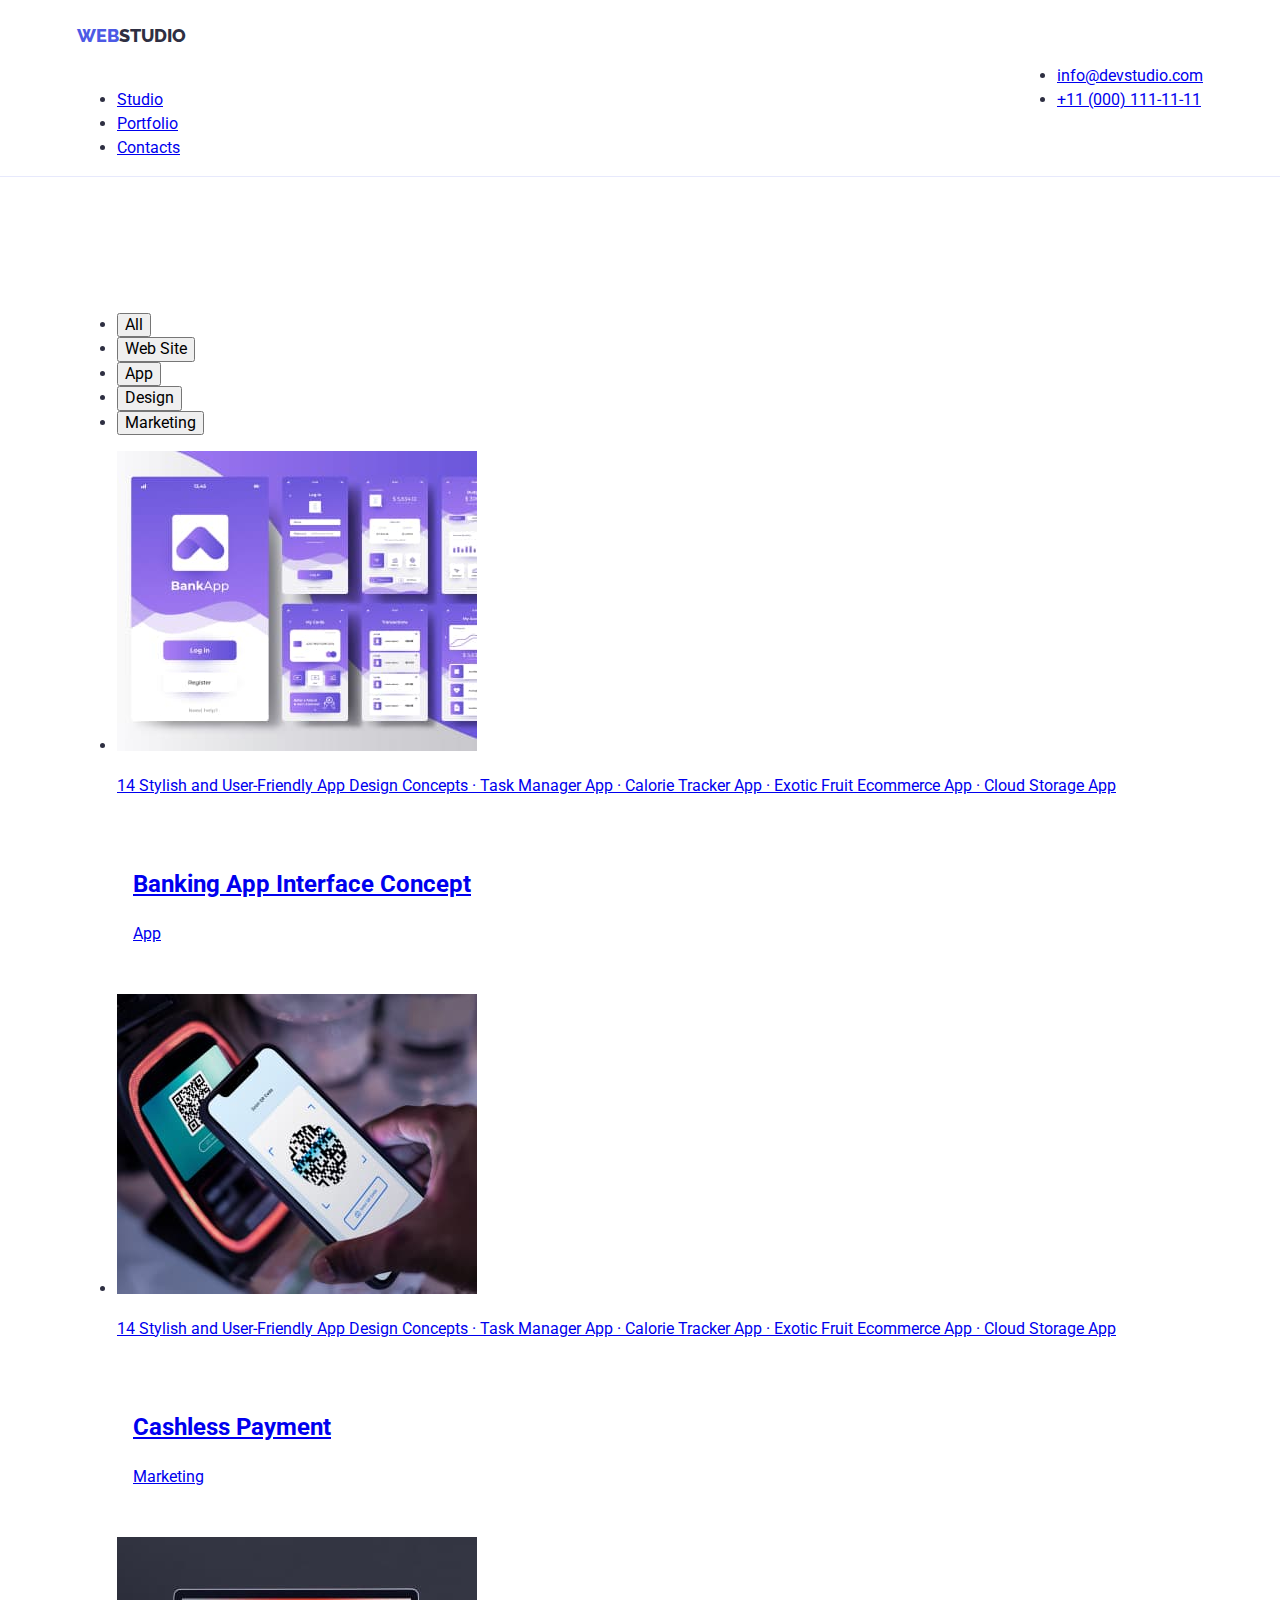
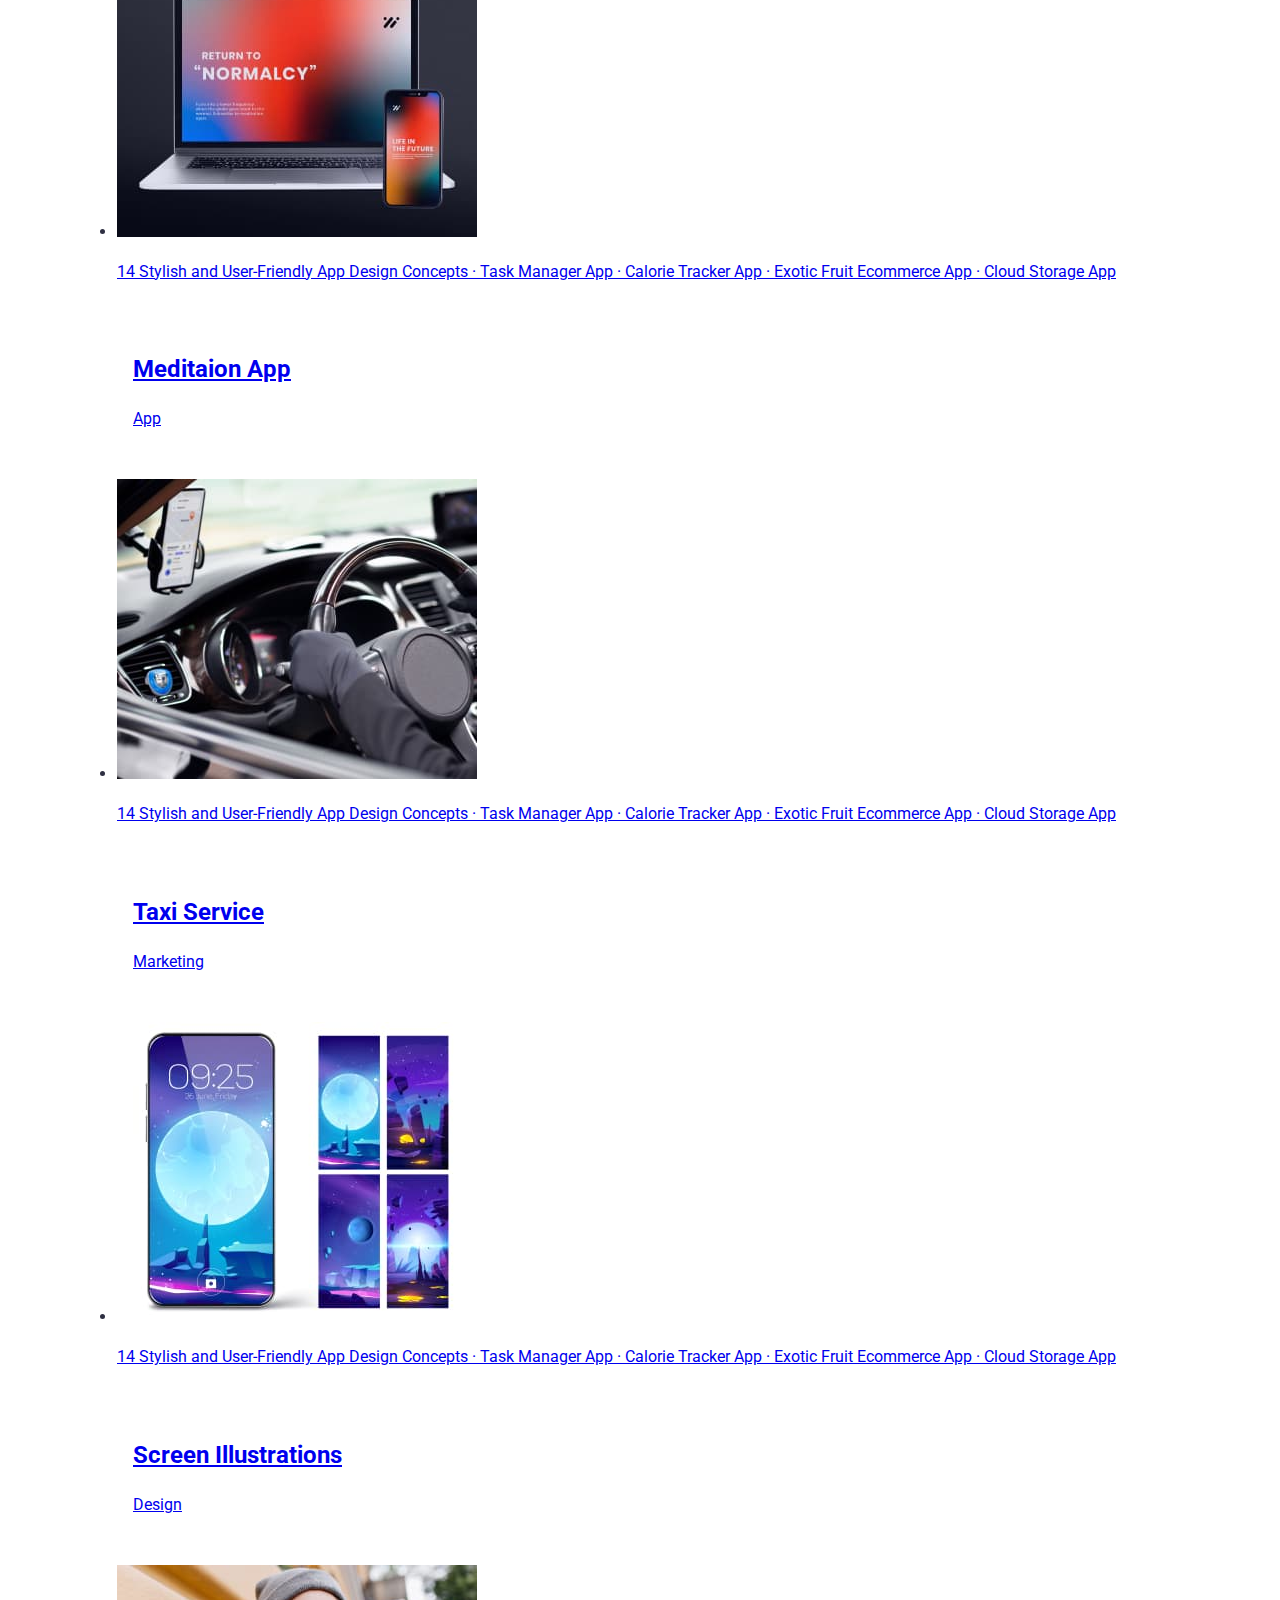
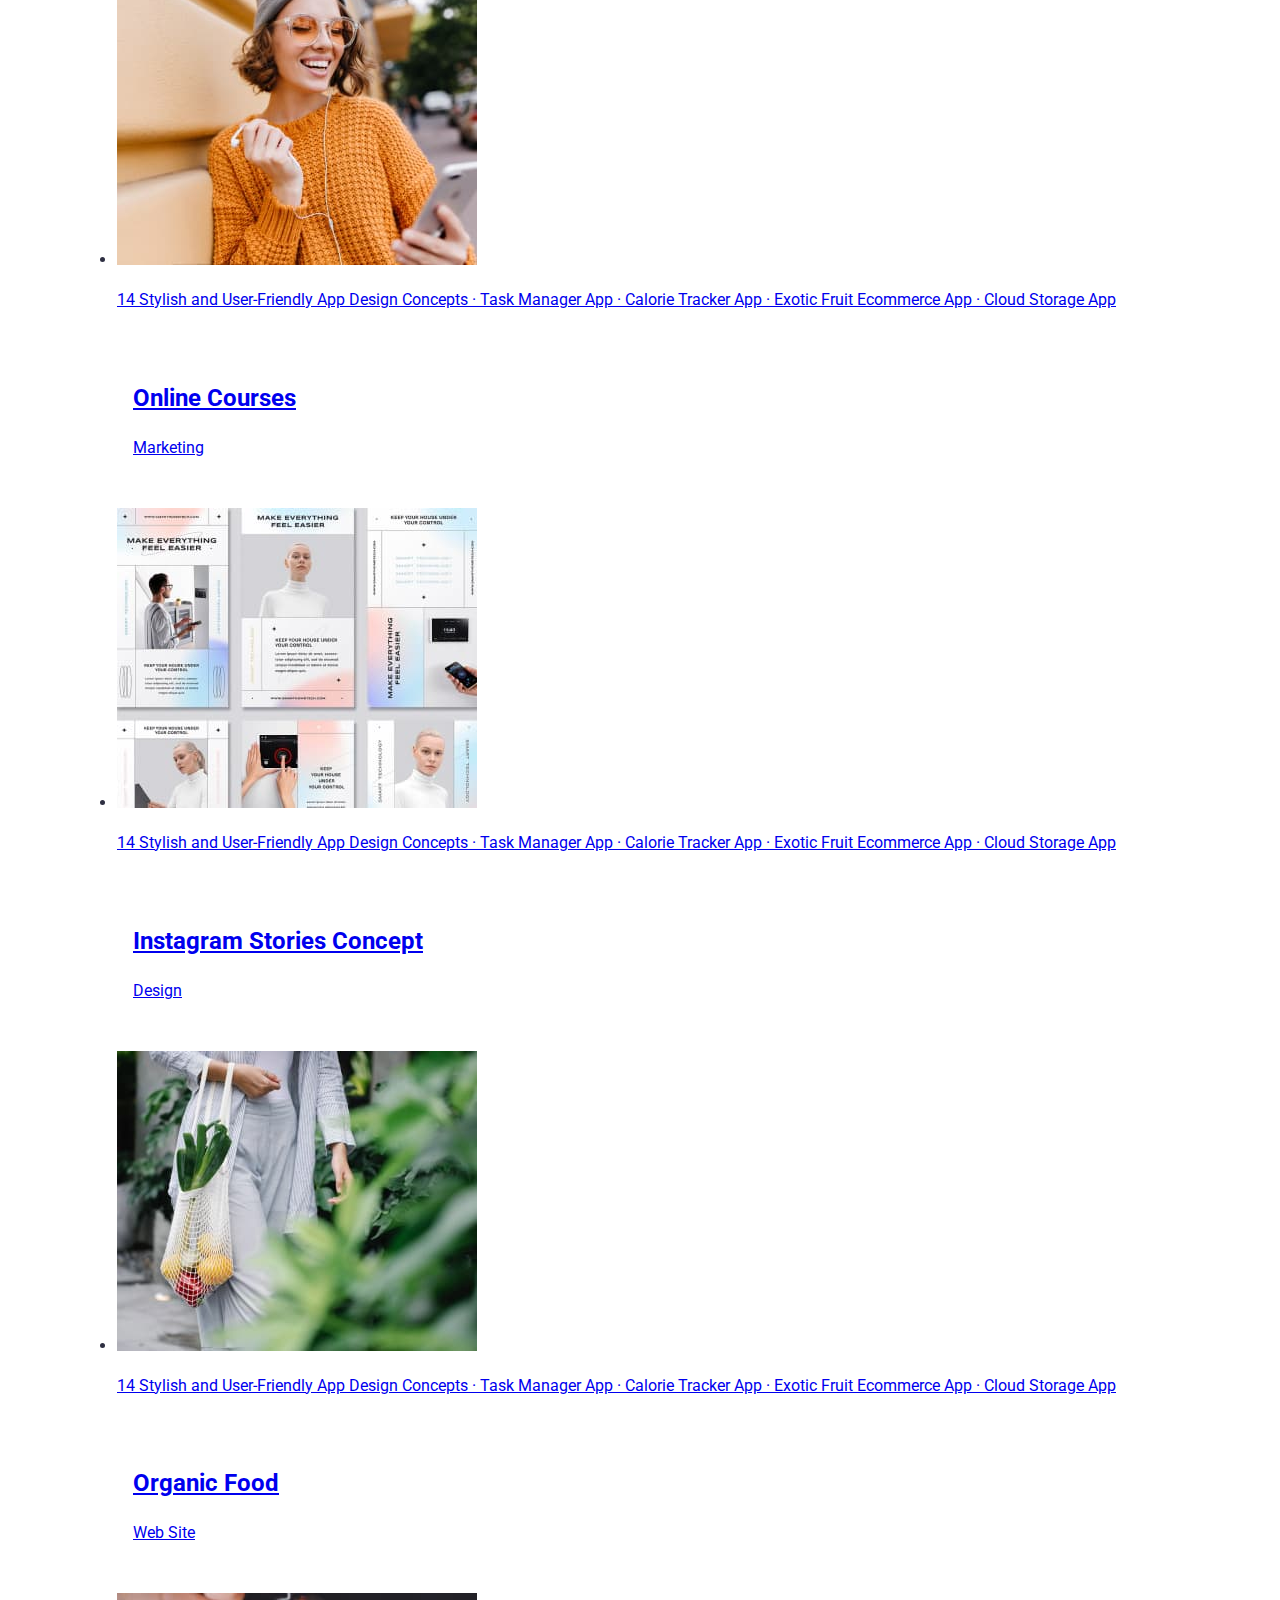
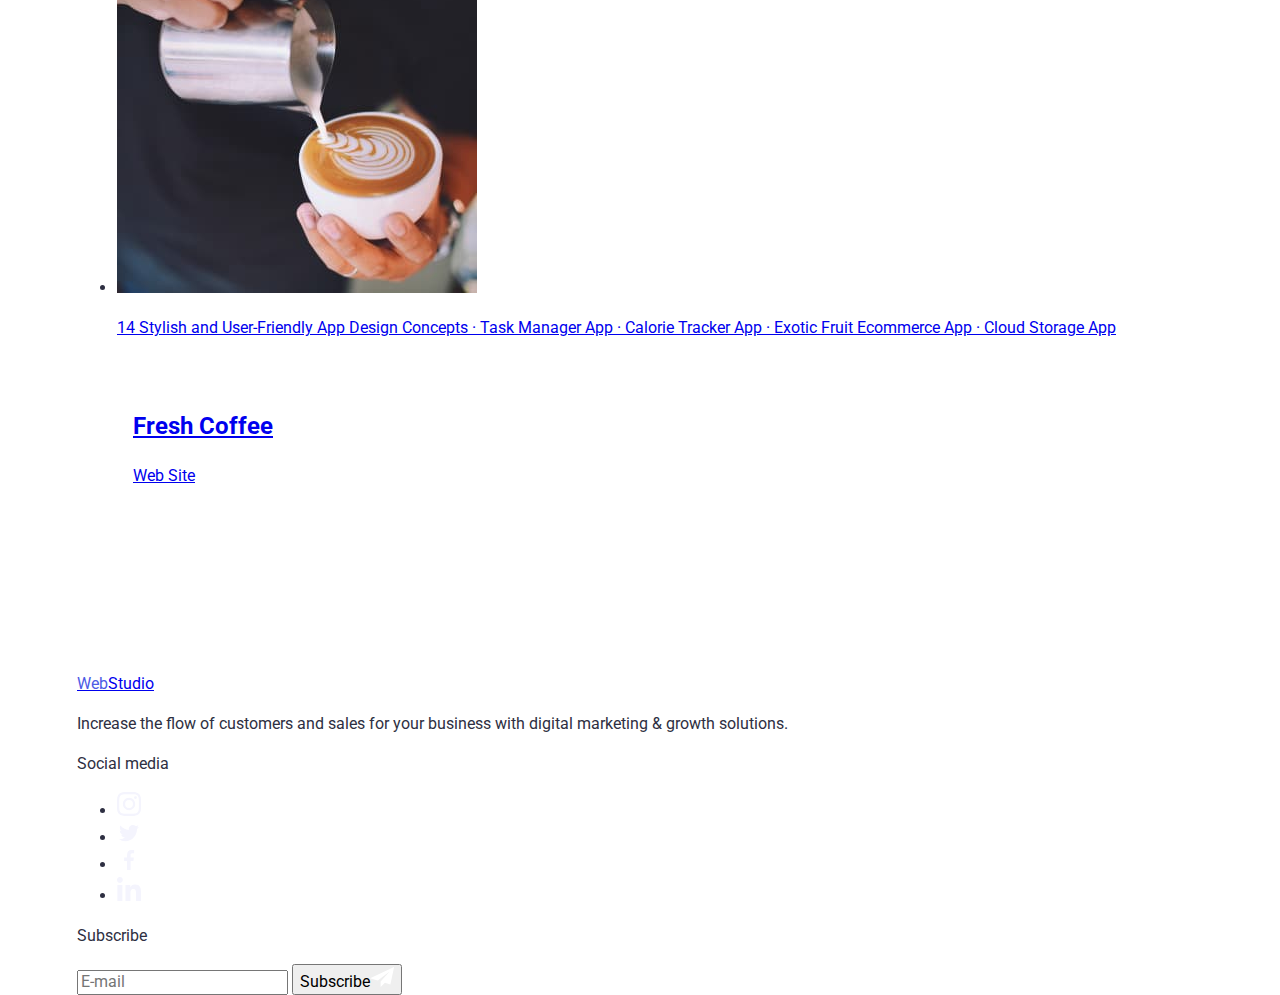
==== portfolio.html @ 9e23fcd5 "styles" ====
<!DOCTYPE html>
<html lang="en">
  <head>
    <meta charset="UTF-8" />
    <meta http-equiv="X-UA-Compatible" content="IE=edge" />
    <meta name="viewport" content="width=device-width, initial-scale=1.0" />
    <title>WebStudio</title>
    <link rel="preconnect" href="https://fonts.googleapis.com" />
    <link rel="preconnect" href="https://fonts.gstatic.com" crossorigin />
    <link
      href="https://fonts.googleapis.com/css2?family=Raleway:wght@800&family=Roboto:wght@400;500;700;900&display=swap"
      rel="stylesheet"
    />
    <link
      rel="stylesheet"
      href="https://cdnjs.cloudflare.com/ajax/libs/modern-normalize/1.1.0/modern-normalize.min.css"
    />
    <link rel="stylesheet" href="./css/styles.css" />
  </head>
  <body>
    <header class="page-header">
      <div class="container header-flex">
        <nav class="main-nav">
          <a href="./index.html" class="logo">
            <span class="accent-color">Web</span>Studio</a
          >
          <ul class="nav-menu list">
            <li class="menu-item">
              <a href="./index.html" class="link">Studio</a>
            </li>
            <li class="menu-item">
              <a href="./portfolio.html" class="link underline">Portfolio</a>
            </li>
            <li class="menu-item"><a href="#" class="link">Contacts</a></li>
          </ul>
        </nav>
        <ul class="contacts-info list">
          <li class="contacts-item">
            <a href="mailto:info@devstudio.com" class="contacts"
              >info@devstudio.com</a
            >
          </li>
          <li class="contacts-item">
            <a href="tel:+110001111111" class="contacts">+11 (000) 111-11-11</a>
          </li>
        </ul>
      </div>
    </header>
    <main>
      <section class="section">
        <div class="container">
          <h1 class="visually-hidden">Our products</h1>
          <ul class="buttons list">
            <li class="btn-item">
              <button type="button" class="btn-products">All</button>
            </li>
            <li class="btn-item">
              <button type="button" class="btn-products">Web Site</button>
            </li>
            <li class="btn-item">
              <button type="button" class="btn-products">App</button>
            </li>
            <li class="btn-item">
              <button type="button" class="btn-products">Design</button>
            </li>
            <li class="btn-item">
              <button type="button" class="btn-products">Marketing</button>
            </li>
          </ul>
          <ul class="product list">
            <li class="product-item">
              <a href="#" class="product-link">
                <div class="img-thumb">
                  <img class="img-card no-gap" src="./images/banking-app.jpg" alt="Bank application in mobile version"
                    width="360" height="300" />
                  <div class="product-overlay">
                    <div class="text-thumb">
                      <p class="text">14 Stylish and User-Friendly App Design Concepts
                        · Task Manager App · Calorie Tracker App
                        · Exotic Fruit Ecommerce App · Cloud Storage App</p>
                    </div>
                  </div>
                </div>
                <div class="contant">
                  <h2 class="title-product">Banking App Interface Concept</h2>
                  <p class="description-product">App</p>
                </div>
              </a>

            </li>
            <li class="product-item">
              <a href="#" class="product-link">
                <div class="img-thumb">
                  <img class="img-card no-gap" src="./images/cashless-payment.jpg" alt="Scan qr code through the phone"
                    width="360" height="300" />
                  <div class="product-overlay">
                    <div class="text-thumb">
                      <p class="text">14 Stylish and User-Friendly App Design Concepts
                        · Task Manager App · Calorie Tracker App
                        · Exotic Fruit Ecommerce App · Cloud Storage App</p>
                    </div>
                  </div>
                </div>
                <div class="contant">
                  <h2 class="title-product">Cashless Payment</h2>
                  <p class="description-product">Marketing</p>
                </div>
              </a>
            </li>
            <li class="product-item">
              <a href="#" class="product-link">
                <div class="img-thumb">
                  <img class="img-card no-gap" src="./images/meditation-app.jpg" alt="Laptop and phone" width="360"
                    height="300" />
                  <div class="product-overlay">
                    <div class="text-thumb">
                      <p class="text">14 Stylish and User-Friendly App Design Concepts
                        · Task Manager App · Calorie Tracker App
                        · Exotic Fruit Ecommerce App · Cloud Storage App</p>
                    </div>
                  </div>
                </div>
                <div class="contant">
                  <h2 class="title-product">Meditaion App</h2>
                  <p class="description-product">App</p>
                </div>
              </a>
            </li>
            <li class="product-item">
              <a href="#" class="product-link">
                <div class="img-thumb">
                  <img class="img-card no-gap" src="./images/taxi-service.jpg" alt="Taxi service" width="360"
                    height="300" />
                  <div class="product-overlay">
                    <div class="text-thumb">
                      <p class="text">14 Stylish and User-Friendly App Design Concepts
                        · Task Manager App · Calorie Tracker App
                        · Exotic Fruit Ecommerce App · Cloud Storage App</p>
                    </div>
                  </div>
                </div>
                <div class="contant">
                  <h2 class="title-product">Taxi Service</h2>
                  <p class="description-product">Marketing</p>
                </div>
              </a>
            </li>
            <li class="product-item">
              <a href="#" class="product-link">
                <div class="img-thumb">
                  <img class="img-card no-gap" src="./images/screen-illustrations.jpg" alt="Wallpaper on the phone"
                    width="360" height="300" />
                  <div class="product-overlay">
                    <div class="text-thumb">
                      <p class="text">14 Stylish and User-Friendly App Design Concepts
                        · Task Manager App · Calorie Tracker App
                        · Exotic Fruit Ecommerce App · Cloud Storage App</p>
                    </div>
                  </div>
                </div>
                <div class="contant">
                  <h2 class="title-product">Screen Illustrations</h2>
                  <p class="description-product">Design</p>
                </div>
              </a>
            </li>
            <li class="product-item">
              <a href="#" class="product-link">
                <div class="img-thumb">
                  <img class="img-card no-gap" src="./images/online-courses.jpg"
                    alt="A girl in headphones and a phone in her hands" width="360" height="300" />
                  <div class="product-overlay">
                    <div class="text-thumb">
                      <p class="text">14 Stylish and User-Friendly App Design Concepts
                        · Task Manager App · Calorie Tracker App
                        · Exotic Fruit Ecommerce App · Cloud Storage App</p>
                    </div>
                  </div>
                </div>
                <div class="contant">
                  <h2 class="title-product">Online Courses</h2>
                  <p class="description-product">Marketing</p>
                </div>
              </a>
            </li>
            <li class="product-item">
              <a href="#" class="product-link">
                <div class="img-thumb">
                  <img class="img-card no-gap" src="./images/instagram-stories-consept.jpg"
                    alt="Visual development for Instagram stories" width="360" height="300" />
                  <div class="product-overlay">
                    <div class="text-thumb">
                      <p class="text">14 Stylish and User-Friendly App Design Concepts
                        · Task Manager App · Calorie Tracker App
                        · Exotic Fruit Ecommerce App · Cloud Storage App</p>
                    </div>
                  </div>
                </div>
                <div class="contant">
                  <h2 class="title-product">Instagram Stories Concept</h2>
                  <p class="description-product">Design</p>
                </div>
              </a>
            </li>
            <li class="product-item">
              <a href="#" class="product-link">
                <div class="img-thumb">
                  <img class="img-card no-gap" src="./images/organic-food.jpg" alt="A girl with a bag of vegetables"
                    width="360" height="300" />
                  <div class="product-overlay">
                    <div class="text-thumb">
                      <p class="text">14 Stylish and User-Friendly App Design Concepts
                        · Task Manager App · Calorie Tracker App
                        · Exotic Fruit Ecommerce App · Cloud Storage App</p>
                    </div>
                  </div>
                </div>
                <div class="contant">
                  <h2 class="title-product">Organic Food</h2>
                  <p class="description-product">Web Site</p>
                </div>
              </a>
            </li>
            <li class="product-item">
              <a href="#" class="product-link">
                <div class="img-thumb">
                  <img class="img-card no-gap" src="./images/fresh-coffee.jpg" alt="The barista makes coffee"
                    width="360" height="300" />
                  <div class="product-overlay">
                    <div class="text-thumb">
                      <p class="text">14 Stylish and User-Friendly App Design Concepts
                        · Task Manager App · Calorie Tracker App
                        · Exotic Fruit Ecommerce App · Cloud Storage App</p>
                    </div>
                  </div>
                </div>
                <div class="contant">
                  <h2 class="title-product">Fresh Coffee</h2>
                  <p class="description-product">Web Site</p>
                </div>
              </a>
            </li>
          </ul>
          </div>
          </section>
    </main>
    <footer class="footer">
      <div class="container content">
        <div class="footer-content">
       <a href="./index.html" class="footer-logo list">
          <span class="accent-color">Web</span>Studio</a
        > 
       <p class="info list">
         Increase the flow of customers and sales for your business with
          digital marketing & growth solutions.
        </p> 
        </div>
        <div class="footer-social">
          <p class="footer-title">Social media</p>
            <ul class="footer-list list">
               <li class="footer-item"><a href="https://www.instagram.com"  class="footer-sprites" >
                <svg width="24" height="24"><use href="./images/icons.svg#icon-instagram"></use></svg>
              </a></li>
              <li class="footer-item"><a href="https://twitter.com" class="footer-sprites">
                <svg width="24" height="20"><use href="./images/icons.svg#icon-twitter"></use></svg>
                
              </a></li>
              <li class="footer-item"><a href="https://www.facebook.com" class="footer-sprites">
                <svg width="24" height="20"><use href="./images/icons.svg#icon-facebook"></use></svg>
                
              </a></li>
              <li class="footer-item"><a href="https://www.linkedin.com" class="footer-sprites">
                <svg width="24" height="24"><use href="./images/icons.svg#icon-linkedin"></use></svg>
              </a></li>
            </ul>
      </div>
       <div class="footer-wrap">
         <p class="footer-wrap-title list">Subscribe</p>
         <form class="form-field">
           <label>
             <input type="email" class="form-input" name="email" placeholder="E-mail" />
           </label>
           <button type="submit" class="footer-btn">
             Subscribe<svg width="24" height="20">
               <use href="./images/icons.svg#icon-icon-send"></use>
             </svg>
           </button>
         </form>
       </div>
      </div>
    </footer>
  </body>
</html>
---- css/styles.css ----
:root {
  --primary-text-color: #2e2f42;
  --secondary-color: #434455;
  --accent-color: #4d5ae5;
  --footer-logo: #f4f4fd;
  --color-button: #fff;
  --hover-color: #404bbf;
  --success-color: #31d0aa;
  --border-color: #e7e9fc;
  --modal-text: #757575;
  --secondary-border-color: #8e8f99;
  ---timing-function: 250ms cubic-bezier(0.4, 0, 0.2, 1);
}

body {
  background-color: var(--color-button);
  font-family: "Roboto", sans-serif;
  color: var(--primary-text-color);
  font-size: 16px;
  line-height: 1.5;
}

/*------------- Header------------*/

.page-header {
  border-bottom: 1px solid var(--border-color);
}

.container {
  padding-left: 16px;
  padding-right: 16px;
}

@media screen and (max-width: 767px) {
  .nav-menu {
    display: none;
  }

  .contacts-info {
    display: none;
  }
}

@media screen and (min-width: 480px) {
  .container {
    width: 426px;
    margin: 0 auto;
  }
  .header-flex {
    display: flex;
    align-items: center;
    justify-content: space-between;
  }

  .logo {
    color: var(--primary-text-color);
    font-family: "Raleway";
    font-weight: 800;
    font-size: 18px;
    padding-top: 24px;
    display: block;
    padding-bottom: 24px;
    text-transform: uppercase;
    margin-right: 76px;
    line-height: 1.33;
    text-decoration: none;
  }

  .accent-color {
    color: var(--accent-color);
  }

  .banner {
    padding-top: 112px;
    padding-bottom: 112px;
    margin: 0 auto;
    height: 432px;
    background-image: url(../images/bg-mobile.jpg);
    background-color: var(--primary-text-color);
    background-size: cover;
    background-repeat: no-repeat;
    text-align: center;
  }

  .btn {
  color: var(--color-button);
  background-color: var(--accent-color);
  font-family: "Roboto";
  font-weight: 500;
  padding: 16px 32px;
  border: 1px solid var(--accent-color);
  border-radius: 4px;
  font-size: 16px;
  line-height: 1.18;
  cursor: pointer;
  transition: background-color var(---timing-function),
    color var(---timing-function), box-shadow var(---timing-function);
}

.btn:is(:hover, :focus) {
  background-color: var(--hover-color);
  color: var(--color-button);
  box-shadow: 0px 4px 4px rgba(0, 0, 0, 0.15);
}

.btn:active {
  background-color: var(--accent-color);
}

 
.backdrop {
  position: fixed;
  left: 0;
  top: 0;
  width: 100%;
  height: 100%;
  background-color: rgba(46, 47, 66, 0.4);
  opacity: 1;
  transition: opacity var(---timing-function);
}

.backdrop.is-hidden {
  visibility: hidden;
  opacity: 0;
  pointer-events: none;
  transition: visibility var(---timing-function),
    opacity var(---timing-function);
}

.backdrop.is-hidden .modal {
  transform: translate(-50%, -50%) scale(0.9);
}

.modal {
  position: absolute;
  top: 50%;
  left: 50%;
  min-width: 408px;
  min-height: 576px;
  padding: 72px 24px 24px;
  background-color: #fcfcfc;
  box-shadow: 0px 1px 1px rgba(0, 0, 0, 0.14), 0px 1px 3px rgba(0, 0, 0, 0.12),
    0px 2px 1px rgba(0, 0, 0, 0.2);
  border-radius: 4px;
  transform: translate(-50%, -50%) scale(1);
  transition: transform var(---timing-function);
}

.btn-close {
  position: absolute;
  top: 24px;
  right: 24px;
  width: 24px;
  height: 24px;
  display: flex;
  align-items: center;
  justify-content: center;
  background-color: var(--border-color);
  border: 1px solid rgba(0, 0, 0, 0.1);
  cursor: pointer;
  border-radius: 24px;
  transition: background-color var(---timing-function),
    fill var(---timing-function);
}

.btn-close:is(:hover, :focus) {
  background-color: var(--hover-color);
  border: transparent;
  fill: var(--color-button);
}

.modal-title {
  font-weight: 500;
  margin-bottom: 14px;
  font-size: 16px;
  line-height: 1.5;
  letter-spacing: 0.02em;
  color: var(--primary-text-color);
}

.form-label {
  color: rgba(33, 33, 33, 0.2);
  display: flex;
  flex-direction: column;
  align-items: flex-start;
  margin-bottom: 8px;
}

.form-name {
  margin-top: 0;
  margin-bottom: 4px;
  font-size: 12px;
  line-height: calc(16 / 12);
  letter-spacing: 0.01em;
}

.form-svg {
  position: relative;
  display: block;
  width: 100%;
}

.icon {
  position: absolute;
  top: 50%;
  left: 16px;
  transform: translateY(-50%);
  transition: fill var(---timing-function);
}

.modal-input {
  height: 40px;
  width: 100%;
  padding-left: 38px;
  color: var(--secondary-border-color);
  border: 1px solid rgba(33, 33, 33, 0.2);
  outline-color: var(--accent-color);
  border-radius: 4px;
  transition: outline var(---timing-function), fill var(---timing-function);
}

.modal-input:focus {
  border: transparent;
  outline: 1px solid var(--accent-color);
}

.modal-input:focus + .icon {
  fill: var(--accent-color);
}

.form-textarea {
  font-size: 12px;
  line-height: calc(16 / 12);
  letter-spacing: 0.04em;
  width: 100%;
  height: 120px;
  padding: 8px 16px;
  margin-bottom: 8px;
  color: var(--secondary-border-color);
  resize: none;
  border: 1px solid rgba(33, 33, 33, 0.2);
  border-radius: 4px;
  transition: outline var(---timing-function);
}

.form-textarea:is(:focus) {
  outline: 1px solid var(--accent-color);
  border: transparent;
}

.form-btn {
  padding: 16px 32px;
  min-width: 169px;
  margin-top: 24px;
  background-color: var(--accent-color);
  color: var(--color-button);
  border: transparent;
  cursor: pointer;
  box-shadow: 0px 4px 4px rgb(0 0 0 / 15%);
  border-radius: 4px;
  transition: background-color var(---timing-function);
}

.form-btn:is(:hover, :focus) {
  background-color: var(--hover-color);
}

.form-checkbox {
  display: flex;
}

.check-input {
  -webkit-appearance: none;
  -moz-appearance: none;
  appearance: none;
  position: absolute;
}

.modal-form-desc {
  font-size: 12px;
  line-height: calc(16 / 12);
  letter-spacing: 0.04em;
  color: var(--modal-text);
  display: flex;
  align-items: center;
}

.modal-form-desc::before {
  content: "";
  display: block;
  width: 16px;
  height: 16px;
  border: 1.25px solid var(--primary-text-color);
  border-radius: 2px;
  cursor: pointer;
  margin-right: 8px;
  transition: background-color var(---timing-function),
    border var(---timing-function);
}

.check-input:checked + .modal-form-desc::before {
  background-color: var(--hover-color);
  border: 1.25px solid var(--hover-color);
  background-image: url(../images/check-box.svg);
  background-repeat: no-repeat;
  background-position: center;
}

.check-input:focus + .modal-form-desc::before {
  outline: 1.25px solid var(--hover-color);
  border: 1.25px solid var(--hover-color);
}

.policy-link {
  color: var(--accent-color);
  margin-left: 5px;
}

  .title-page {
    color: var(--color-button);
    font-weight: 700;
    font-size: 36px;
    width: 318px;
    text-transform: capitalize;
    line-height: 1.11;
    margin-left: auto;
    margin-right: auto;
    margin-top: 0;
    margin-bottom: 72px;
  }

  .features {
    padding-top: 96px;
    padding-bottom: 96px;
  }

  .sprite-item{
    display: none;
  }

  .features-list{
    list-style: none;
    padding: 0;
    margin: 0;
  }

  .features-title {
  margin-top: 0;
  margin-bottom: 8px;
  font-weight: 700;
  font-size: 36px;
  line-height: 1.11;
  text-align: center;
}

.features-list .features-item + .features-item{
  margin-top: 72px;
}

.visually-hidden {
  position: absolute;
  width: 1px;
  height: 1px;
  margin: -1px;
  border: 0;
  padding: 0;
  white-space: nowrap;
  clip-path: inset(100%);
  clip: rect(0 0 0 0);
  overflow: hidden;
}

.features-description {
  margin-top: 0;
  margin-bottom: 0;
  font-weight: 500;
  max-width: 396px;
  font-size: 16px;
  line-height: 1.5;
  color: #434455;

}

.section.works{
  display: none;
}

.section {
  padding-top: 120px;
  padding-bottom: 120px;
}

.back {
  background-color: var(--footer-logo);
}

.title-our-team {
  margin-top: 0;
  margin-bottom: 72px;
  font-weight: 700;
  font-size: 36px;
  line-height: 1.11;
  text-align: center;
}

.cards{
  list-style: none;
  padding: 0;
}

.cards .card-bg + .card-bg {
  margin-top: 72px;
}

.card-bg {
  background-color: var(--color-button);
  width: 264px;
}

.card-bg > .card-contant,
.contant {
  padding: 32px 16px;
}

.card-contant {
  box-shadow: 0px 1px 6px rgba(46, 47, 66, 0.08),
    0px 1px 1px rgba(46, 47, 66, 0.16), 0px 2px 1px rgba(46, 47, 66, 0.08);
  border-radius: 0px 0px 4px 4px;
}


.card-title {
  font-weight: 500;
  text-align: center;
  font-size: 20px;
  margin-top: 0;
  margin-bottom: 8px;
  line-height: 1.2;
}

.card-description {
  text-align: center;
  margin-top: 0;
  margin-bottom: 8px;
}

.card-sprites {
  list-style: none;
  padding: 0;
  display: flex;
  justify-content: space-between;
}

.sprite-link {
  display: flex;
  align-items: center;
  justify-content: center;
  width: 40px;
  height: 40px;
  border-radius: 50%;
  background-color: var(--accent-color);
  transition: background-color var(---timing-function);
}

.sprite-link:is(:hover, :focus, :active) {
  background-color: var(--hover-color);
}

.section-title {
  font-weight: 700;
  font-size: 36px;
  line-height: 1.1;
  text-align: center;
  letter-spacing: 0.02em;
  margin-bottom: 72px;
  text-transform: capitalize;
}

.customer-sprites {
 list-style: none;
 padding: 0;
}

.customer-sprites-item {
    width: calc((100% - 16px) / 2);
}

.customer-list .customer-sprites-item + .customer-sprites-item{
  margin-top: 72px;
}

.customer-link {
  color: var(--hover-color);
  padding: 16px 32px;
  border: 1px solid var(--secondary-border-color);
  border-radius: 4px;
  display: block;
   width: 199px;
   height: 100%;
  fill: var(--secondary-border-color);
  transition: border var(---timing-function), fill var(---timing-function);
}

.customer-link:is(:hover, :focus) {
  border: 1px solid var(--hover-color);
  fill: var(--hover-color);
}

.customer-icon {
  transition: fill var(---timing-function);
}

.customer-icon:hover .customer-icon {
  fill: var(--hover-color);
}


}

@media screen and (min-device-pixel-ratio: 3) and (max-width: 767px),
  screen and (min-resolution: 192dpi) and (max-width: 767px),
  screen and (min-resolution: 2dppx) and (max-width: 767px) {
  .banner {
    background-image: linear-gradient(
        rgba(46, 47, 66, 0.7),
        rgba(46, 47, 66, 0.7)
      ),
      url(../images/bg-mobile@2x.jpg);
  }
}

@media screen and (min-width: 768px) {
  .container {
    width: 766px;
    margin-left: auto;
    margin-right: auto;
  }
}

@media screen and (min-width: 1200px) {
  .container {
    width: 1158px;
    margin: 0 auto;
  }
}

.mobile-menu-button {
  border: none;
  background-color: transparent;
  padding: 0;
  line-height: 0;
}
.burger {
  stroke: currentColor;
}

/*.nav-menu{
    display: flex;
    gap: 40px;
  }*/

/*.

.link {
  color: var(--primary-text-color);
  display: block;
  font-weight: 500;
  padding-top: 24px;
  padding-bottom: 24px;
  display: block;
  text-decoration: none;
  transition: color var(---timing-function);
}

.link:is(:hover, :focus) {
  color: var(--hover-color);
}

.link:active {
  color: var(--accent-color);
}

.header-flex {
  display: flex;
  }


 
  .main-nav {
  display: flex;
  align-items: center;
}

.underline::after {
  content: "";
  position: absolute;
  left: 0;
  bottom: -1px;
  display: block;
  width: 100%;
  height: 4px;
  background-color: var(--hover-color);
  border-radius: 2px;
}

.contacts-info.list {
  display: flex;
  margin-left: auto;
}

.contacts-info .contacts-item + .contacts-item {
  margin-left: 40px;
}

.contacts {
  color: var(--secondary-color);
  display: block;
  padding-top: 24px;
  padding-bottom: 24px;
  text-decoration: none;
  transition: color var(---timing-function);
}

.contacts:is(:hover, :focus) {
  color: var(--hover-color);
}

.contacts:active {
  color: var(--accent-color);
}*/

/*-----------Hero--------------*/

/*.banner {
  padding-top: 188px;
  padding-bottom: 188px;
  max-width: 1440px;
  height: 600px;
  margin-left: auto;
  margin-right: auto;
  background-color: var(--primary-text-color);
  background-image: linear-gradient(
      rgba(46, 47, 66, 0.7),
      rgba(46, 47, 66, 0.7)
    ),
    url(../images/people-office.jpg);
  background-repeat: no-repeat;
  text-align: center;
}*/





/*-----------Features----------*/

/*.features-list {
  display: flex;
  justify-content: center;
  align-items: center;
  gap: 24px;
}*/

/*.sprite-item {
  display: flex;
  align-items: center;
  justify-content: center;
  height: 112px;
  background-color: var(--footer-logo);
  border-radius: 4px;
  margin-top: 0;
  margin-bottom: 8px;
}*/



/*------------Work-list----------*/

/*

.works-list {
  display: flex;
  justify-content: center;
  align-items: center;
  gap: 24px;
}

.no-gap {
  display: block;
}

.title-works {
  margin-top: 0;
  margin-bottom: 72px;
  font-weight: 700;
  font-size: 36px;
  line-height: 1.11;
  text-align: center;
}

*/

/*--------------Our-team-------------*/

/*

.cards {
  display: flex;
  align-items: center;
  gap: 24px;
}


.card-bg > .card-contant,
.contant {
  padding: 32px 16px;
}


/*------------Customers-----------*/

/*.section-title {
  font-weight: 700;
  font-size: 36px;
  line-height: 1.1;
  text-align: center;
  letter-spacing: 0.02em;
  margin-bottom: 72px;
  text-transform: capitalize;
}

.customer-sprites {
  display: flex;
  justify-content: space-around;
}

.customer-link {
  color: var(--hover-color);
  padding: 16px 32px;
  border: 1px solid var(--secondary-border-color);
  border-radius: 4px;
  display: flex;
  gap: 24px;
  fill: var(--secondary-border-color);
  transition: border var(---timing-function), fill var(---timing-function);
}

.customer-link:is(:hover, :focus) {
  border: 1px solid var(--hover-color);
  fill: var(--hover-color);
}

.customer-icon {
  transition: fill var(---timing-function);
}

.customer-icon:hover .customer-icon {
  fill: var(--hover-color);
}*/

/*-----------Footer----------*/

/*.footer {
  padding-top: 100px;
  padding-bottom: 100px;
  background-color: var(--primary-text-color);
}

.content {
  display: flex;
}

.footer-content {
  margin-right: 120px;
}

.footer-logo {
  font-family: "Raleway";
  display: block;
  color: var(--footer-logo);
  text-transform: uppercase;
  font-weight: 800;
  margin-top: 0;
  margin-bottom: 16px;
}

.info {
  max-width: 264px;
  color: var(--border-color);
}

.footer-title {
  font-weight: 500;
  font-size: 16px;
  margin-top: 0;
  margin-bottom: 16px;
  line-height: 1.5;
  letter-spacing: 0.02em;
  color: var(--color-button);
}

.footer-list {
  display: flex;
  gap: 16px;
}

.footer-sprites {
  display: flex;
  align-items: center;
  justify-content: center;
  width: 40px;
  height: 40px;
  background-color: rgba(255, 255, 255, 0.1);
  border-radius: 50%;
  transition: background-color var(---timing-function);
}

.footer-sprites:is(:hover, :focus, :active) {
  background-color: var(--success-color);
}

.footer-wrap {
  margin-left: 80px;
}

.footer-wrap-title {
  font-weight: 500;
  font-size: 16px;
  line-height: 1.5;
  color: var(--color-button);
  margin-bottom: 16px;
  letter-spacing: 0.02em;
}

.footer-btn {
  display: flex;
  flex-direction: row;
  justify-content: center;
  align-items: center;
  padding: 8px 24px;
  gap: 16px;
  font-weight: 500;
  font-size: 16px;
  line-height: 1.5;
  background-color: var(--accent-color);
  outline: 1px sovid var(--accent-color);
  border: transparent;
  border-radius: 4px;
  letter-spacing: 0.04em;
  color: var(--color-button);
  cursor: pointer;
  transition: background-color var(---timing-function);
}

.footer-btn:is(:hover,:focus) {
  background-color: var(--hover-color);
}

.form-field {
  display: flex;
  gap: 24px;
}

.form-input[type="email"] {
  padding: 8px 16px;
  width: 264px;
  height: 40px;
  background-color: transparent;
  color: rgba(255, 255, 255, 0.6);
  border: 1px solid rgba(255, 255, 255, 0.3);
  border-radius: 4px;
  transition:  outline var(---timing-function) ;
}

.form-input:is(:focus, :active) {
  outline: 1px solid var(--accent-color);
  border: transparent;
  border-radius: 4px;
}*/

/*---------Buttons--------*/

/*.buttons {
  display: flex;
  justify-content: center;
  align-items: center;
  margin-bottom: 72px;
  gap: 24px;
}

.btn-products {
  color: var(--accent-color);
  background-color: var(--footer-logo);
  font-family: "Roboto";
  font-weight: 500;
  font-size: 16px;
  border: 1px solid var(--border-color);
  padding: 12px 24px;
  border-radius: 4px;
  line-height: 1.5;
  cursor: pointer;
  transition: background-color var(---timing-function),
    border var(---timing-function), color var(---timing-function),
    box-shadow var(---timing-function);
}

.btn-products:is(:hover, :focus) {
  background-color: var(--hover-color);
  border: 1px solid var(--hover-color);
  color: var(--color-button);
  box-shadow: 0px 3px 1px rgba(0, 0, 0, 0.1), 0px 2px 1px rgba(0, 0, 0, 0.08),
    0px 2px 2px rgba(0, 0, 0, 0.12);
}

.btn-products:active {
  background-color: var(--accent-color);
}*/

/*----------Section-product--------*/

/*.product {
  display: flex;
  flex-wrap: wrap;
  column-gap: 24px;
  row-gap: 48px;
}

.product-item {
  width: 360px;
}

.product-item:hover {
  box-shadow: 0px 1px 6px rgba(46, 47, 66, 0.08),
    0px 1px 1px rgba(46, 47, 66, 0.16), 0px 2px 1px rgba(46, 47, 66, 0.08);
}

.product-link {
  text-decoration: none;
}

.text {
  position: absolute;
  left: 0;
  top: 0;
  font-size: 16px;
  line-height: 1.5;
  padding: 40px 32px;
  color: var(--footer-logo);
  opacity: 0;
  transform: translateY(100%);
  transition: transform var(---timing-function);
}

.product-link:hover .text {
  opacity: 1;
  transform: translateY(0);
}

.img-thumb {
  position: relative;
  overflow: hidden;
}

.product-overlay {
  position: absolute;
  top: 0;
  left: 0;
  width: 100%;
  height: 100%;
  background-color: var(--accent-color);
  transform: translateY(100%);
  transition: transform var(---timing-function);
  overflow: auto;
}

.product-link:is(:hover, :focus) .product-overlay{
  transform: translateY(0);
}
.contant {
  box-shadow: 0px 1px 6px rgba(46, 47, 66, 0.08);
}

.title-product {
  color: var(--primary-text-color);
  font-weight: 500;
  margin-top: 0;
  margin-bottom: 8px;
  font-size: 20px;
  line-height: 1.2;
}

.description-product {
  color: var(--secondary-color);
  margin-top: 0;
  margin-bottom: 0;
}*/
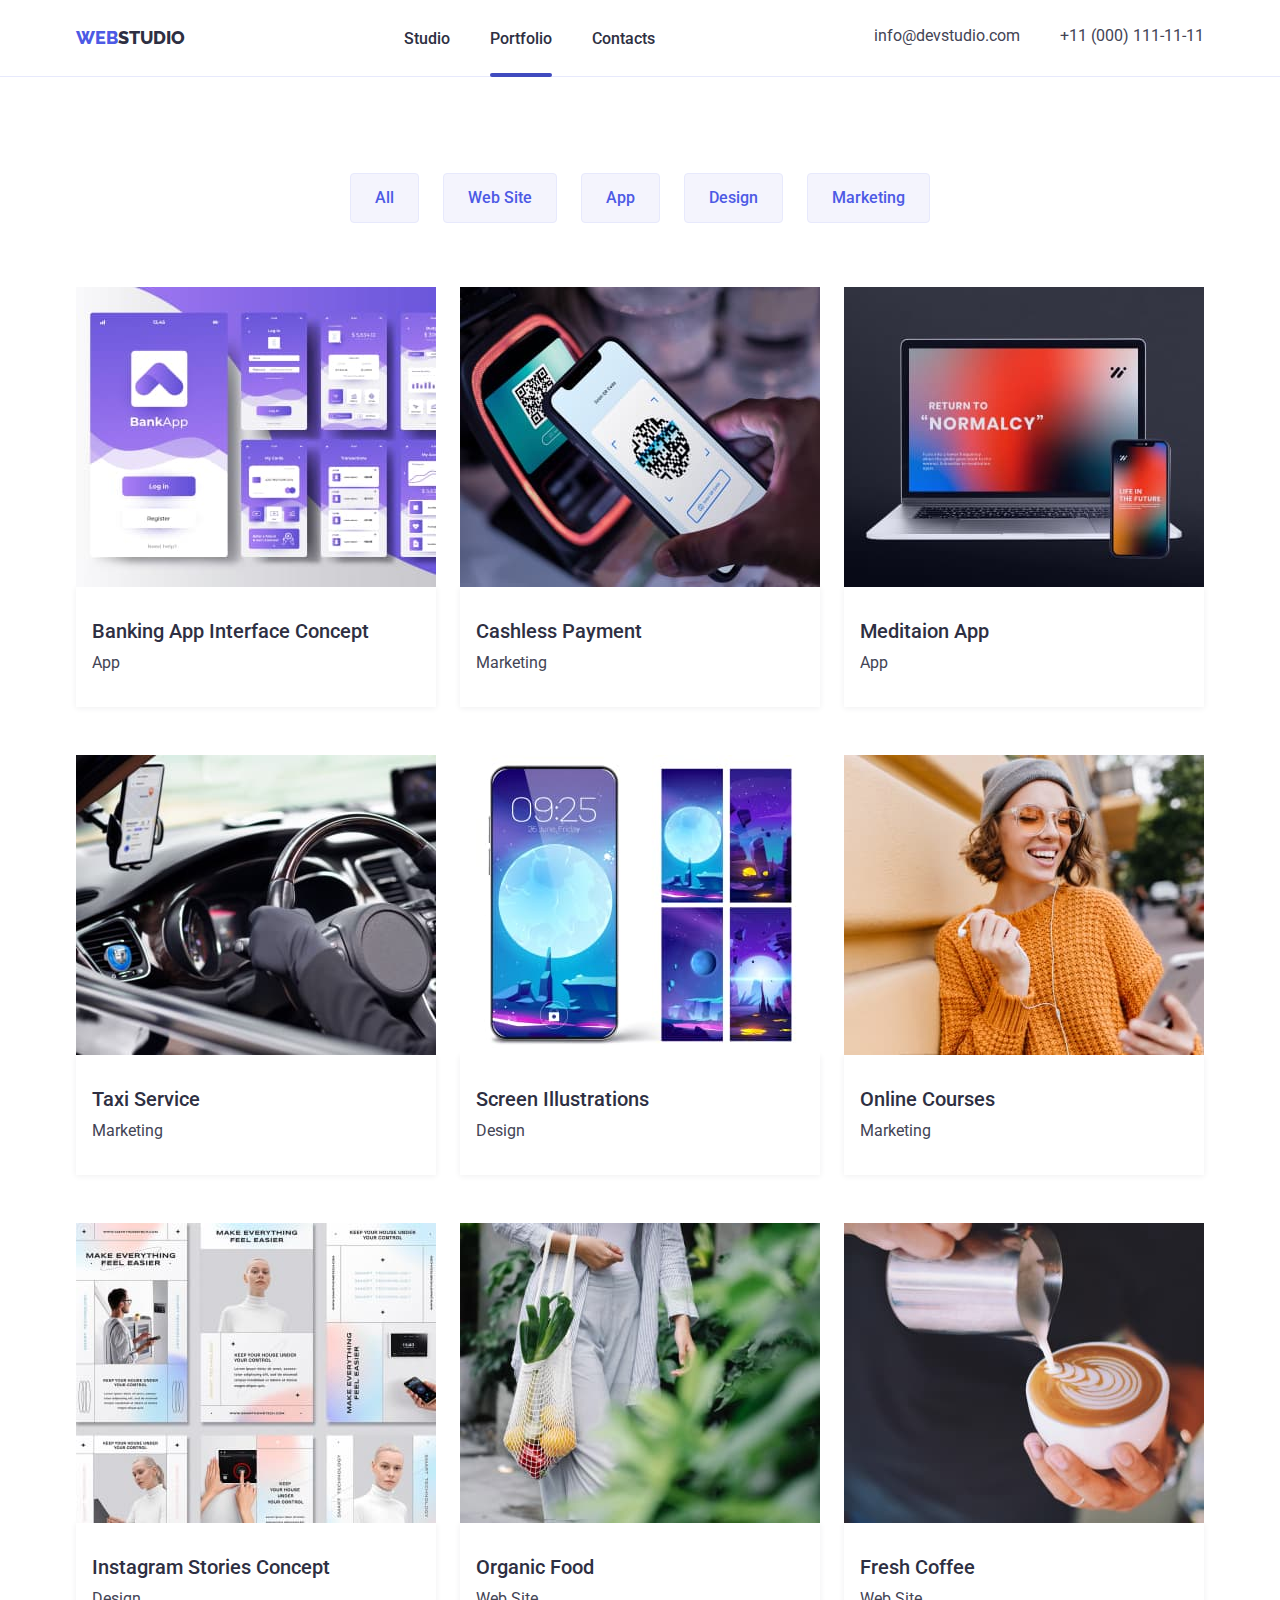
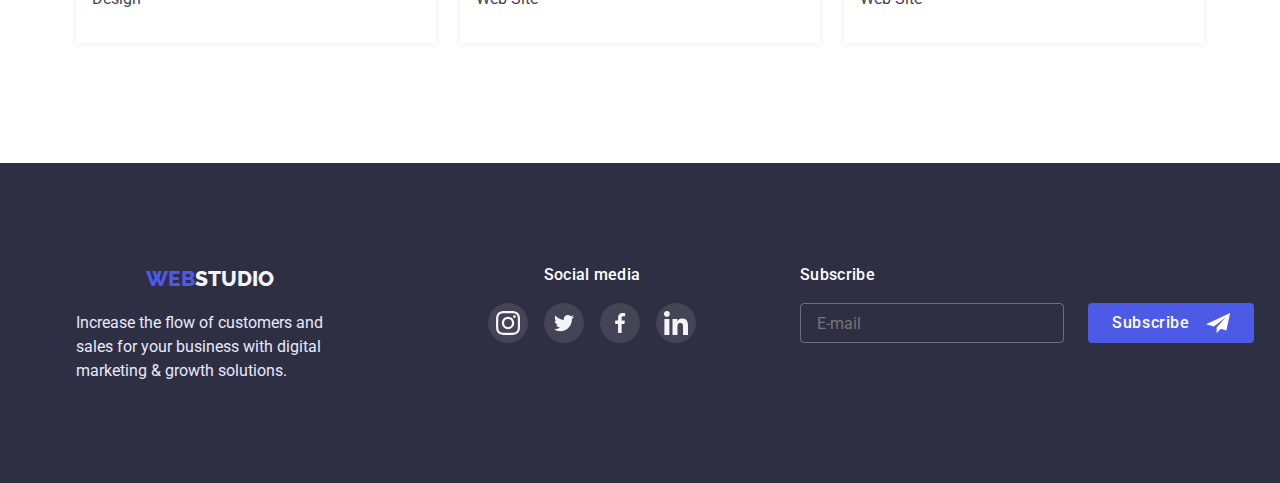
==== commit 00931532: "steles/ portfolio" ====
--- a/portfolio.html
+++ b/portfolio.html
@@ -16,14 +16,15 @@
       href="https://cdnjs.cloudflare.com/ajax/libs/modern-normalize/1.1.0/modern-normalize.min.css"
     />
     <link rel="stylesheet" href="./css/styles.css" />
+    <link rel="stylesheet" href="./css/media.css" />
   </head>
   <body>
     <header class="page-header">
-      <div class="container header-flex">
-        <nav class="main-nav">
-          <a href="./index.html" class="logo">
+      <div class="container header-container">
+         <a href="./index.html" class="logo">
             <span class="accent-color">Web</span>Studio</a
           >
+        <nav class="main-nav">
           <ul class="nav-menu list">
             <li class="menu-item">
               <a href="./index.html" class="link">Studio</a>
@@ -47,8 +48,8 @@
       </div>
     </header>
     <main>
-      <section class="section">
-        <div class="container">
+      <section class="section portfolio">
+        <div class="container portfolio-container">
           <h1 class="visually-hidden">Our products</h1>
           <ul class="buttons list">
             <li class="btn-item">
--- a/css/styles.css
+++ b/css/styles.css
@@ -20,6 +20,30 @@
   line-height: 1.5;
 }
 
+.no-gap {
+  display: block;
+}
+
+    .visually-hidden {
+    position: absolute;
+    width: 1px;
+    height: 1px;
+    margin: -1px;
+    border: 0;
+    padding: 0;
+    white-space: nowrap;
+    clip-path: inset(100%);
+    clip: rect(0 0 0 0);
+    overflow: hidden;
+  }
+
+
+.list{
+  list-style: none;
+  padding: 0;
+  margin: 0;
+}
+
 /*------------- Header------------*/
 
 .page-header {
@@ -27,32 +51,19 @@
 }
 
 .container {
-  padding-left: 16px;
-  padding-right: 16px;
-}
-
-@media screen and (max-width: 767px) {
-  .nav-menu {
-    display: none;
-  }
-
-  .contacts-info {
-    display: none;
-  }
-}
-
-@media screen and (min-width: 480px) {
-  .container {
-    width: 426px;
-    margin: 0 auto;
-  }
-  .header-flex {
+  padding-left: 15px;
+  padding-right: 15px;
+  margin-left: auto;
+  margin-right: auto;
+}
+
+    .header-container {
     display: flex;
     align-items: center;
     justify-content: space-between;
   }
 
-  .logo {
+.logo {
     color: var(--primary-text-color);
     font-family: "Raleway";
     font-weight: 800;
@@ -61,7 +72,6 @@
     display: block;
     padding-bottom: 24px;
     text-transform: uppercase;
-    margin-right: 76px;
     line-height: 1.33;
     text-decoration: none;
   }
@@ -70,44 +80,7 @@
     color: var(--accent-color);
   }
 
-  .banner {
-    padding-top: 112px;
-    padding-bottom: 112px;
-    margin: 0 auto;
-    height: 432px;
-    background-image: url(../images/bg-mobile.jpg);
-    background-color: var(--primary-text-color);
-    background-size: cover;
-    background-repeat: no-repeat;
-    text-align: center;
-  }
-
-  .btn {
-  color: var(--color-button);
-  background-color: var(--accent-color);
-  font-family: "Roboto";
-  font-weight: 500;
-  padding: 16px 32px;
-  border: 1px solid var(--accent-color);
-  border-radius: 4px;
-  font-size: 16px;
-  line-height: 1.18;
-  cursor: pointer;
-  transition: background-color var(---timing-function),
-    color var(---timing-function), box-shadow var(---timing-function);
-}
-
-.btn:is(:hover, :focus) {
-  background-color: var(--hover-color);
-  color: var(--color-button);
-  box-shadow: 0px 4px 4px rgba(0, 0, 0, 0.15);
-}
-
-.btn:active {
-  background-color: var(--accent-color);
-}
-
- 
+
 .backdrop {
   position: fixed;
   left: 0;
@@ -316,6 +289,29 @@
   margin-left: 5px;
 }
 
+/*.mobile-menu-button {
+  border: none;
+  background-color: transparent;
+  padding: 0;
+  line-height: 0;
+}*/
+
+
+
+/*--------Banner---------*/
+
+    .banner {
+    padding-top: 112px;
+    padding-bottom: 112px;
+    height: 432px;
+    margin-left: auto;
+    margin-right: auto;
+    background-repeat: no-repeat;
+    text-align: center;
+    background-size: cover;
+    background-position: center;
+  }
+
   .title-page {
     color: var(--color-button);
     font-weight: 700;
@@ -329,179 +325,185 @@
     margin-bottom: 72px;
   }
 
-  .features {
+  .btn {
+  color: var(--color-button);
+  background-color: var(--accent-color);
+  font-family: "Roboto";
+  font-weight: 500;
+  padding: 16px 32px;
+  border: 1px solid var(--accent-color);
+  border-radius: 4px;
+  font-size: 16px;
+  display: block;
+  margin-right: auto;
+  margin-left: auto;
+  line-height: 1.18;
+  cursor: pointer;
+  transition: background-color var(---timing-function),
+    color var(---timing-function), box-shadow var(---timing-function);
+}
+
+.btn:is(:hover, :focus) {
+  background-color: var(--hover-color);
+  color: var(--color-button);
+  box-shadow: 0px 4px 4px rgba(0, 0, 0, 0.15);
+}
+
+.btn:active {
+  background-color: var(--accent-color);
+}
+
+/*-----------Features----------*/
+
+    .sprite-item {
+    display: none;
+  }
+
+.features {
     padding-top: 96px;
     padding-bottom: 96px;
   }
 
-  .sprite-item{
+  .features-title {
+    margin-top: 0;
+    margin-bottom: 8px;
+    font-weight: 700;
+    font-size: 36px;
+    line-height: 1.11;
+    text-transform: capitalize;
+  }
+
+    .features-description {
+    margin-top: 0;
+    margin-bottom: 0;
+    font-weight: 500;
+    font-size: 16px;
+    line-height: 1.5;
+    color: #434455;
+  }
+
+
+  .section.works {
     display: none;
   }
 
-  .features-list{
+
+  /*-------------Back--------*/
+
+.back {
+    background-color: var(--footer-logo);
+  }
+
+
+  .section {
+    padding-top: 120px;
+    padding-bottom: 120px;
+  }
+
+  .cards {
     list-style: none;
     padding: 0;
-    margin: 0;
-  }
-
-  .features-title {
-  margin-top: 0;
-  margin-bottom: 8px;
-  font-weight: 700;
-  font-size: 36px;
-  line-height: 1.11;
-  text-align: center;
-}
-
-.features-list .features-item + .features-item{
-  margin-top: 72px;
-}
-
-.visually-hidden {
-  position: absolute;
-  width: 1px;
-  height: 1px;
-  margin: -1px;
-  border: 0;
-  padding: 0;
-  white-space: nowrap;
-  clip-path: inset(100%);
-  clip: rect(0 0 0 0);
-  overflow: hidden;
-}
-
-.features-description {
-  margin-top: 0;
-  margin-bottom: 0;
-  font-weight: 500;
-  max-width: 396px;
-  font-size: 16px;
-  line-height: 1.5;
-  color: #434455;
-
-}
-
-.section.works{
-  display: none;
-}
-
-.section {
-  padding-top: 120px;
-  padding-bottom: 120px;
-}
-
-.back {
-  background-color: var(--footer-logo);
-}
-
-.title-our-team {
-  margin-top: 0;
-  margin-bottom: 72px;
-  font-weight: 700;
-  font-size: 36px;
-  line-height: 1.11;
-  text-align: center;
-}
-
-.cards{
-  list-style: none;
-  padding: 0;
-}
-
-.cards .card-bg + .card-bg {
-  margin-top: 72px;
-}
-
-.card-bg {
-  background-color: var(--color-button);
-  width: 264px;
-}
+  }
+
+    .title-our-team {
+    margin-top: 0;
+    margin-bottom: 72px;
+    font-weight: 700;
+    font-size: 36px;
+    line-height: 1.11;
+    text-align: center;
+  }
+
 
 .card-bg > .card-contant,
 .contant {
   padding: 32px 16px;
 }
 
-.card-contant {
-  box-shadow: 0px 1px 6px rgba(46, 47, 66, 0.08),
-    0px 1px 1px rgba(46, 47, 66, 0.16), 0px 2px 1px rgba(46, 47, 66, 0.08);
-  border-radius: 0px 0px 4px 4px;
-}
-
-
-.card-title {
-  font-weight: 500;
-  text-align: center;
-  font-size: 20px;
-  margin-top: 0;
-  margin-bottom: 8px;
-  line-height: 1.2;
-}
-
-.card-description {
-  text-align: center;
-  margin-top: 0;
-  margin-bottom: 8px;
-}
-
-.card-sprites {
-  list-style: none;
-  padding: 0;
-  display: flex;
-  justify-content: space-between;
-}
-
-.sprite-link {
-  display: flex;
-  align-items: center;
-  justify-content: center;
-  width: 40px;
-  height: 40px;
-  border-radius: 50%;
-  background-color: var(--accent-color);
-  transition: background-color var(---timing-function);
-}
-
-.sprite-link:is(:hover, :focus, :active) {
-  background-color: var(--hover-color);
-}
-
-.section-title {
-  font-weight: 700;
-  font-size: 36px;
-  line-height: 1.1;
-  text-align: center;
-  letter-spacing: 0.02em;
-  margin-bottom: 72px;
-  text-transform: capitalize;
-}
-
-.customer-sprites {
- list-style: none;
- padding: 0;
-}
-
-.customer-sprites-item {
-    width: calc((100% - 16px) / 2);
-}
-
-.customer-list .customer-sprites-item + .customer-sprites-item{
-  margin-top: 72px;
-}
-
-.customer-link {
-  color: var(--hover-color);
-  padding: 16px 32px;
-  border: 1px solid var(--secondary-border-color);
-  border-radius: 4px;
-  display: block;
-   width: 199px;
-   height: 100%;
-  fill: var(--secondary-border-color);
-  transition: border var(---timing-function), fill var(---timing-function);
-}
-
-.customer-link:is(:hover, :focus) {
+.card-bg {
+    background-color: var(--color-button);
+    width: 264px;
+  }
+
+  .card-contant {
+    box-shadow: 0px 1px 6px rgba(46, 47, 66, 0.08),
+      0px 1px 1px rgba(46, 47, 66, 0.16), 0px 2px 1px rgba(46, 47, 66, 0.08);
+    border-radius: 0px 0px 4px 4px;
+  }
+
+  .card-title {
+    font-weight: 500;
+    text-align: center;
+    font-size: 20px;
+    margin-top: 0;
+    margin-bottom: 8px;
+    line-height: 1.2;
+  }
+
+  .card-description {
+    text-align: center;
+    margin-top: 0;
+    margin-bottom: 8px;
+  }
+
+  .card-sprites {
+    list-style: none;
+    padding: 0;
+    display: flex;
+    justify-content: space-between;
+  }
+
+  .sprite-link {
+    display: flex;
+    align-items: center;
+    justify-content: center;
+    width: 40px;
+    height: 40px;
+    border-radius: 50%;
+    background-color: var(--accent-color);
+    transition: background-color var(---timing-function);
+  }
+
+  .sprite-link:is(:hover, :focus, :active) {
+    background-color: var(--hover-color);
+  }
+
+
+/*------------Customers-----------*/
+
+  .section-title {
+    font-weight: 700;
+    margin: 0;
+    font-size: 36px;
+    line-height: 1.1;
+    text-align: center;
+    margin-bottom: 72px;
+    text-transform: capitalize;
+  }
+
+  .customer-sprites {
+    list-style: none;
+    padding: 0;
+  }
+
+.customers-container {
+    width: 408px;
+}
+
+  .customer-link {
+    color: var(--hover-color);
+    padding: 16px 32px;
+    border: 1px solid var(--secondary-border-color);
+    border-radius: 4px;
+    display: block;
+    width: 100%;
+    height: 100%;
+    fill: var(--secondary-border-color);
+    transition: border var(---timing-function), fill var(---timing-function);
+  }
+
+
+  .customer-link:is(:hover, :focus) {
   border: 1px solid var(--hover-color);
   fill: var(--hover-color);
 }
@@ -514,265 +516,14 @@
   fill: var(--hover-color);
 }
 
-
-}
-
-@media screen and (min-device-pixel-ratio: 3) and (max-width: 767px),
-  screen and (min-resolution: 192dpi) and (max-width: 767px),
-  screen and (min-resolution: 2dppx) and (max-width: 767px) {
-  .banner {
-    background-image: linear-gradient(
-        rgba(46, 47, 66, 0.7),
-        rgba(46, 47, 66, 0.7)
-      ),
-      url(../images/bg-mobile@2x.jpg);
-  }
-}
-
-@media screen and (min-width: 768px) {
-  .container {
-    width: 766px;
-    margin-left: auto;
-    margin-right: auto;
-  }
-}
-
-@media screen and (min-width: 1200px) {
-  .container {
-    width: 1158px;
-    margin: 0 auto;
-  }
-}
-
-.mobile-menu-button {
-  border: none;
-  background-color: transparent;
-  padding: 0;
-  line-height: 0;
-}
-.burger {
-  stroke: currentColor;
-}
-
-/*.nav-menu{
-    display: flex;
-    gap: 40px;
-  }*/
-
-/*.
-
-.link {
-  color: var(--primary-text-color);
-  display: block;
-  font-weight: 500;
-  padding-top: 24px;
-  padding-bottom: 24px;
-  display: block;
-  text-decoration: none;
-  transition: color var(---timing-function);
-}
-
-.link:is(:hover, :focus) {
-  color: var(--hover-color);
-}
-
-.link:active {
-  color: var(--accent-color);
-}
-
-.header-flex {
-  display: flex;
-  }
-
-
- 
-  .main-nav {
-  display: flex;
-  align-items: center;
-}
-
-.underline::after {
-  content: "";
-  position: absolute;
-  left: 0;
-  bottom: -1px;
-  display: block;
-  width: 100%;
-  height: 4px;
-  background-color: var(--hover-color);
-  border-radius: 2px;
-}
-
-.contacts-info.list {
-  display: flex;
-  margin-left: auto;
-}
-
-.contacts-info .contacts-item + .contacts-item {
-  margin-left: 40px;
-}
-
-.contacts {
-  color: var(--secondary-color);
-  display: block;
-  padding-top: 24px;
-  padding-bottom: 24px;
-  text-decoration: none;
-  transition: color var(---timing-function);
-}
-
-.contacts:is(:hover, :focus) {
-  color: var(--hover-color);
-}
-
-.contacts:active {
-  color: var(--accent-color);
-}*/
-
-/*-----------Hero--------------*/
-
-/*.banner {
-  padding-top: 188px;
-  padding-bottom: 188px;
-  max-width: 1440px;
-  height: 600px;
-  margin-left: auto;
-  margin-right: auto;
+/*-----------Footer----------*/
+
+.footer {
+  padding-top: 96px;
+  padding-bottom: 96px;
   background-color: var(--primary-text-color);
-  background-image: linear-gradient(
-      rgba(46, 47, 66, 0.7),
-      rgba(46, 47, 66, 0.7)
-    ),
-    url(../images/people-office.jpg);
-  background-repeat: no-repeat;
-  text-align: center;
-}*/
-
-
-
-
-
-/*-----------Features----------*/
-
-/*.features-list {
-  display: flex;
-  justify-content: center;
-  align-items: center;
-  gap: 24px;
-}*/
-
-/*.sprite-item {
-  display: flex;
-  align-items: center;
-  justify-content: center;
-  height: 112px;
-  background-color: var(--footer-logo);
-  border-radius: 4px;
-  margin-top: 0;
-  margin-bottom: 8px;
-}*/
-
-
-
-/*------------Work-list----------*/
-
-/*
-
-.works-list {
-  display: flex;
-  justify-content: center;
-  align-items: center;
-  gap: 24px;
-}
-
-.no-gap {
-  display: block;
-}
-
-.title-works {
-  margin-top: 0;
-  margin-bottom: 72px;
-  font-weight: 700;
-  font-size: 36px;
-  line-height: 1.11;
-  text-align: center;
-}
-
-*/
-
-/*--------------Our-team-------------*/
-
-/*
-
-.cards {
-  display: flex;
-  align-items: center;
-  gap: 24px;
-}
-
-
-.card-bg > .card-contant,
-.contant {
-  padding: 32px 16px;
-}
-
-
-/*------------Customers-----------*/
-
-/*.section-title {
-  font-weight: 700;
-  font-size: 36px;
-  line-height: 1.1;
-  text-align: center;
-  letter-spacing: 0.02em;
-  margin-bottom: 72px;
-  text-transform: capitalize;
-}
-
-.customer-sprites {
-  display: flex;
-  justify-content: space-around;
-}
-
-.customer-link {
-  color: var(--hover-color);
-  padding: 16px 32px;
-  border: 1px solid var(--secondary-border-color);
-  border-radius: 4px;
-  display: flex;
-  gap: 24px;
-  fill: var(--secondary-border-color);
-  transition: border var(---timing-function), fill var(---timing-function);
-}
-
-.customer-link:is(:hover, :focus) {
-  border: 1px solid var(--hover-color);
-  fill: var(--hover-color);
-}
-
-.customer-icon {
-  transition: fill var(---timing-function);
-}
-
-.customer-icon:hover .customer-icon {
-  fill: var(--hover-color);
-}*/
-
-/*-----------Footer----------*/
-
-/*.footer {
-  padding-top: 100px;
-  padding-bottom: 100px;
-  background-color: var(--primary-text-color);
-}
-
-.content {
-  display: flex;
-}
-
-.footer-content {
-  margin-right: 120px;
-}
+}
+
 
 .footer-logo {
   font-family: "Raleway";
@@ -780,18 +531,24 @@
   color: var(--footer-logo);
   text-transform: uppercase;
   font-weight: 800;
+  font-size: 21px;
+  text-align: center;
+  text-decoration: none;
   margin-top: 0;
   margin-bottom: 16px;
 }
 
 .info {
-  max-width: 264px;
+  width: 268px;
+  margin-left: auto;
+  margin-right: auto;
   color: var(--border-color);
 }
 
 .footer-title {
   font-weight: 500;
   font-size: 16px;
+  text-align: center;
   margin-top: 0;
   margin-bottom: 16px;
   line-height: 1.5;
@@ -801,6 +558,7 @@
 
 .footer-list {
   display: flex;
+  justify-content: center;
   gap: 16px;
 }
 
@@ -820,7 +578,8 @@
 }
 
 .footer-wrap {
-  margin-left: 80px;
+  margin-left: auto;
+  margin-right: auto;
 }
 
 .footer-wrap-title {
@@ -833,37 +592,33 @@
 }
 
 .footer-btn {
-  display: flex;
-  flex-direction: row;
-  justify-content: center;
-  align-items: center;
-  padding: 8px 24px;
-  gap: 16px;
-  font-weight: 500;
-  font-size: 16px;
-  line-height: 1.5;
-  background-color: var(--accent-color);
-  outline: 1px sovid var(--accent-color);
-  border: transparent;
-  border-radius: 4px;
-  letter-spacing: 0.04em;
-  color: var(--color-button);
-  cursor: pointer;
-  transition: background-color var(---timing-function);
-}
+    display: flex;
+    align-items: center;
+    padding: 8px 24px;
+    gap: 16px;
+    margin-left: auto;
+    margin-right: auto;
+    font-weight: 500;
+    font-size: 16px;
+    line-height: 1.5;
+    background-color: var(--accent-color);
+    outline: 1px sovid var(--accent-color);
+    border: transparent;
+    border-radius: 4px;
+    letter-spacing: 0.04em;
+    color: var(--color-button);
+    cursor: pointer;
+    transition: background-color var(---timing-function);
+}
+
 
 .footer-btn:is(:hover,:focus) {
   background-color: var(--hover-color);
 }
 
-.form-field {
-  display: flex;
-  gap: 24px;
-}
 
 .form-input[type="email"] {
   padding: 8px 16px;
-  width: 264px;
   height: 40px;
   background-color: transparent;
   color: rgba(255, 255, 255, 0.6);
@@ -876,17 +631,11 @@
   outline: 1px solid var(--accent-color);
   border: transparent;
   border-radius: 4px;
-}*/
+}
 
 /*---------Buttons--------*/
 
-/*.buttons {
-  display: flex;
-  justify-content: center;
-  align-items: center;
-  margin-bottom: 72px;
-  gap: 24px;
-}
+
 
 .btn-products {
   color: var(--accent-color);
@@ -914,11 +663,11 @@
 
 .btn-products:active {
   background-color: var(--accent-color);
-}*/
+}
 
 /*----------Section-product--------*/
 
-/*.product {
+.product {
   display: flex;
   flex-wrap: wrap;
   column-gap: 24px;
@@ -993,4 +742,4 @@
   color: var(--secondary-color);
   margin-top: 0;
   margin-bottom: 0;
-}*/
+}
--- a/css/media.css
+++ b/css/media.css
@@ -0,0 +1,462 @@
+@media screen and (max-width: 767px) {
+  .nav-menu {
+    display: none;
+  }
+
+  .contacts-info {
+    display: none;
+  }
+
+  .features-title{
+    text-align: center;
+  }
+
+  .features-list .features-item + .features-item {
+    margin-top: 72px;
+}
+
+.cards .card-bg + .card-bg {
+    margin-top: 72px;
+  }
+  
+  .section.works {
+    display: none;
+  }
+
+  .back-container {
+  padding-left: 82px; 
+  padding-right: 82px; 
+}
+
+.customer-sprites.list {
+    display: flex;
+    flex-wrap: wrap;
+    column-gap: 24px;
+    row-gap: 72px;
+}
+
+  .footer-wrap-title{
+    text-align: center;
+  }
+
+.footer-content {
+    margin-bottom: 72px;
+}
+
+
+.footer-social {
+    margin-bottom: 72px;
+}
+
+.form-input[type="email"]{
+    width: 100%;
+    margin-bottom: 16px;
+  }
+
+.menu-button  .menu-clouse{
+  display: none;
+}
+
+.menu-button.is-open .menu-clouse{
+  display: block;
+}
+
+.menu-button.is-open .menu-open{
+  display: none;
+}
+
+.section.portfolio{
+  padding-top: 48px;
+  padding-bottom: 48px;
+}
+
+.buttons {
+    display: flex;
+    flex-wrap: wrap;
+    row-gap: 16px;
+    column-gap: 24px;
+    margin-bottom: 48px;
+}
+
+}
+
+
+@media screen and (min-width: 480px) {
+  .container {
+    width: 480px;
+  }
+
+}
+
+@media screen and (min-device-pixel-ratio: 3) and (max-width: 767px),
+  screen and (min-resolution: 192dpi) and (max-width: 767px),
+  screen and (min-resolution: 2dppx) and (max-width: 767px) {
+  .banner {
+    background-image: linear-gradient(
+        rgba(46, 47, 66, 0.7),
+        rgba(46, 47, 66, 0.7)
+      ),
+      url(../images/bg-mobile@2x.jpg);
+  }
+}
+
+@media screen and (min-width: 768px) {
+  .container {
+    width: 766px;
+  }
+
+  .header-container{
+    display: flex;
+    align-items: center;
+  }
+
+  .nav-menu{
+    display: flex;
+    gap: 40px;
+  }
+
+  .main-nav {
+  display: flex;
+  align-items: center;
+  margin-left: auto;
+  margin-right: auto;
+}
+
+.menu-button{
+  display: none;
+}
+
+  .contacts-info{
+    padding-top: 24px;
+    padding-bottom: 10px;
+}
+
+.contacts {
+  font-size: 12px;
+}
+
+.contacts {
+  color: var(--secondary-color);
+  display: block;
+  text-decoration: none;
+  transition: color var(---timing-function);
+}
+
+.contacts:is(:hover, :focus) {
+  color: var(--hover-color);
+}
+
+.contacts:active {
+  color: var(--accent-color);
+}
+
+
+.link {
+  color: var(--primary-text-color);
+  font-weight: 500;
+  padding-top: 24px;
+  padding-bottom: 24px;
+  display: block;
+  text-decoration: none;
+  transition: color var(---timing-function);
+}
+
+.link:is(:hover, :focus) {
+  color: var(--hover-color);
+}
+
+.link:active {
+  color: var(--accent-color);
+}
+
+
+.underline::after {
+  content: "";
+  position: absolute;
+  left: 0;
+  bottom: -2px;
+  display: block;
+  width: 100%;
+  height: 4px;
+  background-color: var(--hover-color);
+  border-radius: 2px;
+}
+
+.mobile-menu-button{
+  display: none;
+}
+
+.banner{
+  padding-top: 112px;
+  padding-bottom: 108px;
+  height: 439px;
+}
+
+.link{
+  padding-bottom: 22px;
+  position: relative;
+}
+
+.sprite-item{
+  display: none;
+}
+
+.section.works{
+  display: none;
+}
+
+.features {
+    padding-top: 96px;
+    padding-bottom: 96px;
+}
+
+
+.features-list {
+    display: flex;
+    flex-wrap: wrap;
+    gap: 24px;
+    row-gap: 72px;
+}
+
+.features-description{
+  max-width: 356px;
+}
+
+.section.back {
+    padding-top: 96px;
+    padding-bottom: 104px;
+}
+
+.back-container{
+  width: 583px;
+}
+
+.cards{
+    display: flex;
+    flex-wrap: wrap;
+    justify-content: center;
+    row-gap: 72px;
+    column-gap: 24px;
+}
+
+.form-input {
+  width: 264px;
+}
+
+.customer-sprites {
+    display: flex;
+    flex-wrap: wrap;
+    justify-content: center;
+    gap: 24px;
+}
+
+.customers-container{
+    width: 590px;
+}
+
+.content {
+    width: 552px;
+    display: flex;
+    flex-wrap: wrap;
+    column-gap: 24px;
+    row-gap: 72px
+}
+
+.footer-wrap{
+  margin: 0;
+}
+
+.form-field {
+    display: flex;
+    gap: 24px;
+}
+
+.section.portfolio{
+  padding-top: 64px;
+  padding-bottom: 96px;
+}
+
+.buttons {
+  display: flex;
+  justify-content: center;
+  align-items: center;
+  margin-bottom: 64px;
+  gap: 24px;
+}
+
+.portfolio-container{
+  width: 774px;
+}
+
+}
+
+@media screen and (min-device-pixel-ratio: 3) and (min-width: 768px),
+  screen and (min-resolution: 192dpi) and (min-width: 768px),
+  screen and (min-resolution: 2dppx) and (min-width: 768px) {
+  .banner {
+    background-image: linear-gradient(
+        rgba(46, 47, 66, 0.7),
+        rgba(46, 47, 66, 0.7)
+      ),
+      url(../images/bg-tablet@2x.jpg);
+  }
+}
+
+
+@media screen and (min-width: 1200px) {
+  .container {
+    width: 1158px;
+  }
+
+  .contacts-info{
+    padding-top: 24px;
+    padding-bottom: 28px;
+    display: flex;
+  }
+
+  .contacts{
+  font-size: 16px;
+  line-height: 1.5;
+  }
+
+
+  .contacts-info .contacts-item + .contacts-item {
+  margin-left: 40px;
+}
+
+
+.underline::after {
+  bottom: -4px;
+}
+
+.banner {
+  padding-top: 188px;
+  padding-bottom: 188px;
+  max-width: 1440px;
+  height: 600px;
+}
+
+.title-page{
+  font-size: 56px;
+  line-height: 1.07;
+  width: 494px;
+}
+
+  .sprite-item {
+  display: flex;
+  align-items: center;
+  justify-content: center;
+  height: 112px;
+  background-color: var(--footer-logo);
+  border-radius: 4px;
+  margin-top: 0;
+  margin-bottom: 8px;
+}
+
+.section.works{
+  display: block;
+}
+
+.features {
+  padding-top: 120px;
+  padding-bottom: 0;
+}
+
+.works-list {
+  display: flex;
+  justify-content: center;
+  align-items: center;
+  gap: 24px;
+}
+
+.section.back {
+    padding-top: 120px;
+    padding-bottom: 120px;
+}
+
+.title-works {
+  margin-top: 0;
+  margin-bottom: 72px;
+  font-weight: 700;
+  font-size: 36px;
+  line-height: 1.11;
+  text-align: center;
+}
+
+.features-list {
+    display: flex;
+    flex-wrap: nowrap;
+    gap: 24px;
+}
+
+.features-title{
+font-weight: 500;
+font-size: 20px;
+color: #2E2F42;
+line-height: calc(24/20);
+}
+
+.cards {
+  display: flex;
+  align-items: center;
+  flex-wrap: nowrap;
+  gap: 24px;
+}
+
+.customer-sprites {
+  display: flex;
+  justify-content: space-between;
+  gap:24px;
+}
+
+.customer-link {
+  width: 100%;
+  height: 100%;
+  border: 1px solid #999999;
+  display: flex;
+  align-items: center;
+  justify-content: center;
+  color: var(--hover-color);
+  border: 1px solid var(--secondary-border-color);
+  border-radius: 4px;
+  fill: var(--secondary-border-color);
+  transition: border var(---timing-function), fill var(---timing-function);
+}
+.customer-sprites-item {
+  width: calc((100% - 150px) / 6);
+  height: 88px;
+}
+
+.footer {
+  padding-top: 100px;
+  padding-bottom: 100px;
+}
+
+.form-field {
+  display: flex;
+  gap: 24px;
+}
+
+.content {
+  display: flex;
+}
+
+.container.content{
+  flex-wrap: nowrap; 
+}
+
+.footer-content {
+  margin-right: 120px;
+}
+
+.footer-wrap {
+margin-left: 80px;
+}
+
+.section.portfolio{
+ padding-top: 96px;
+ padding-bottom: 120px;
+
+}
+
+}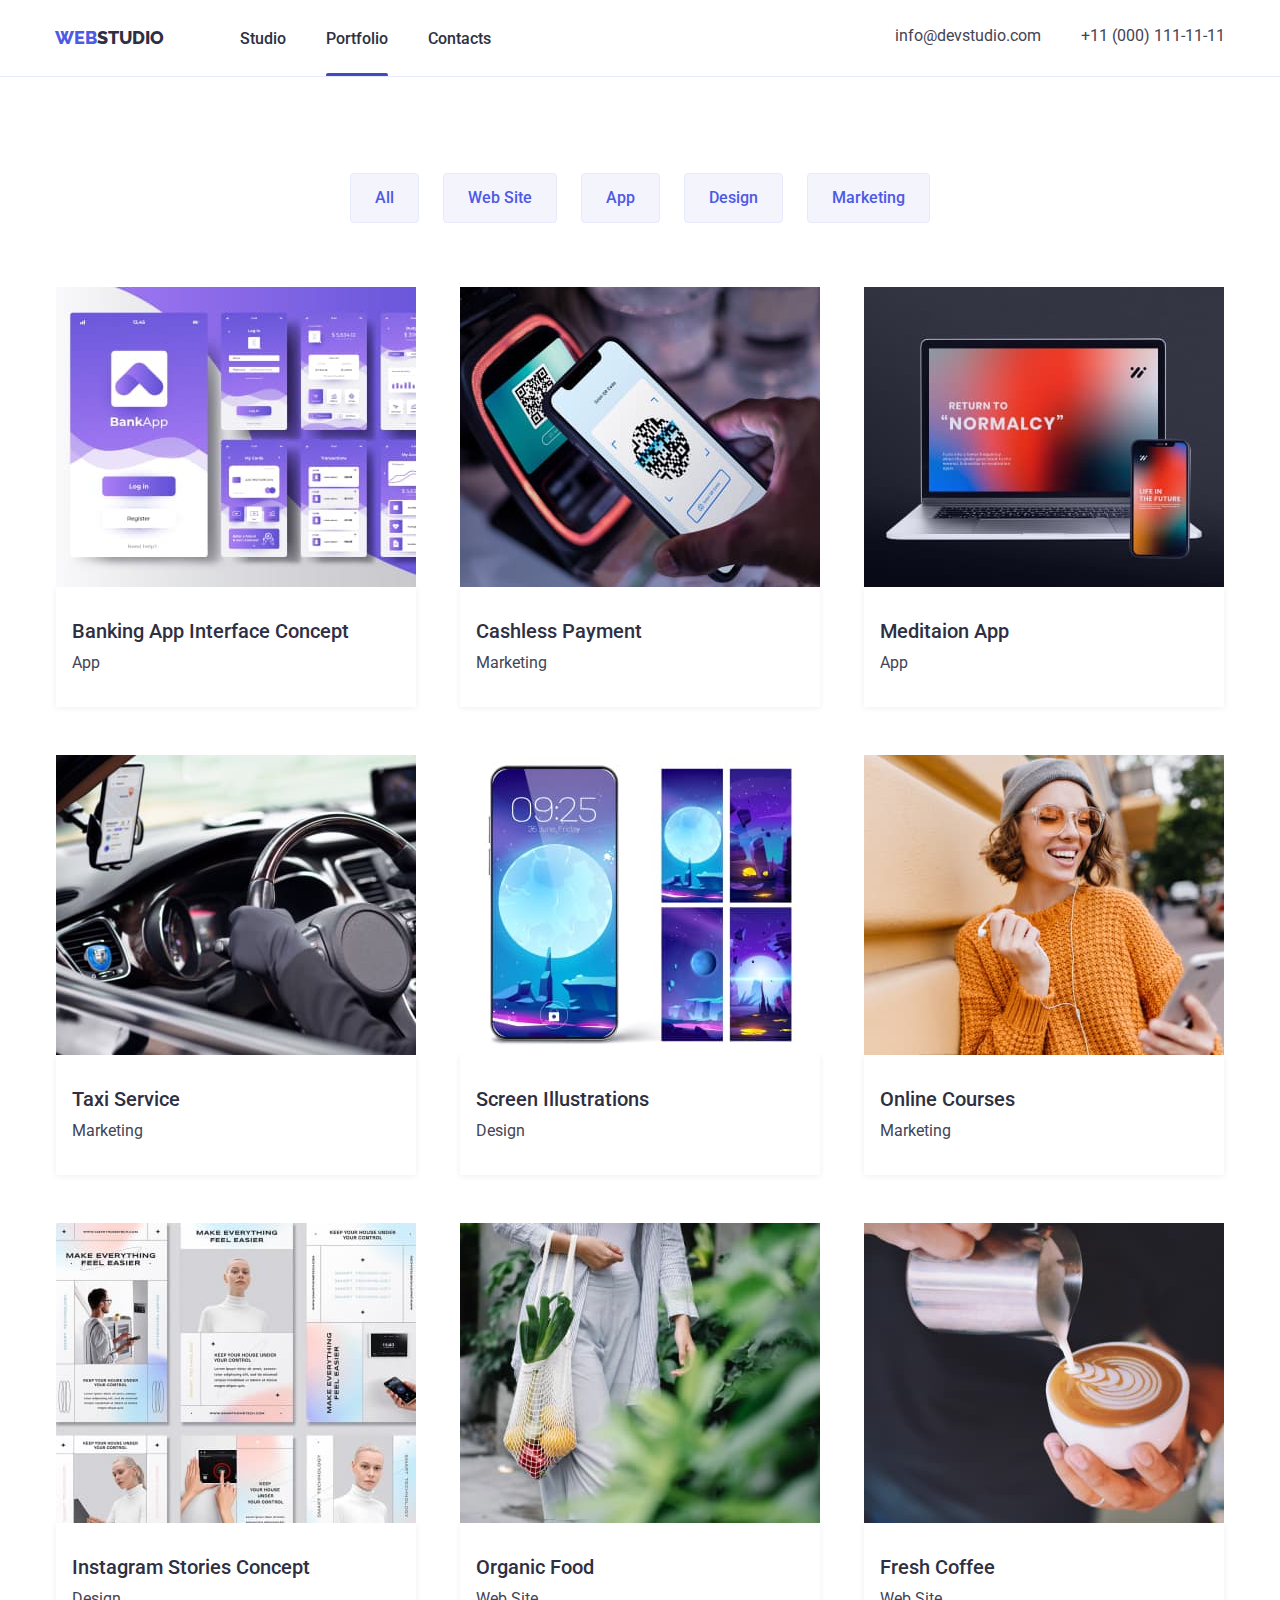
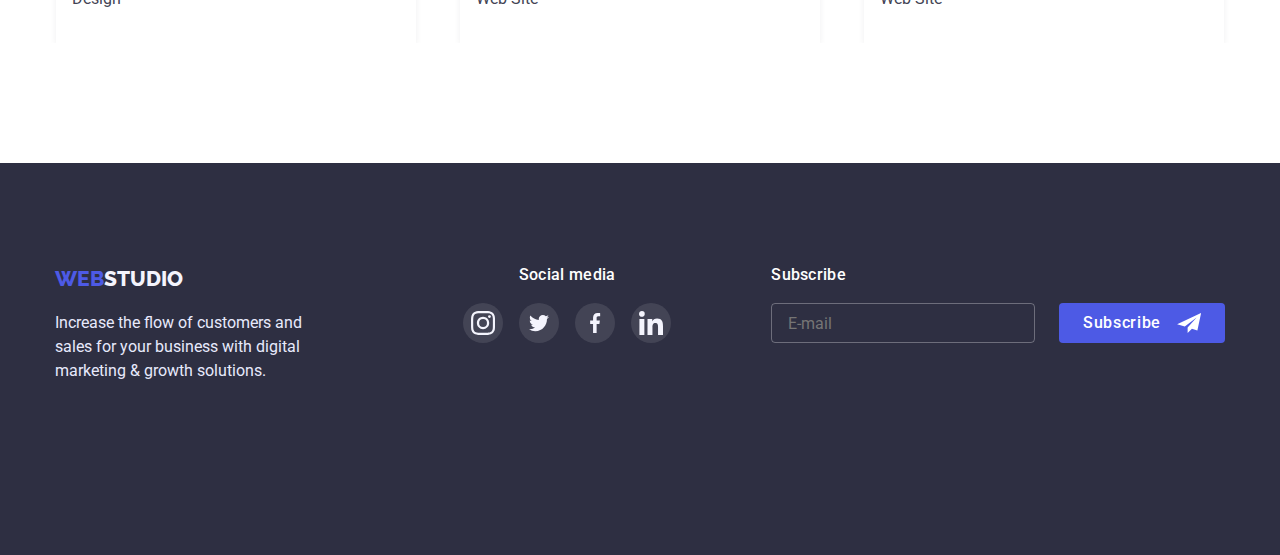
==== commit 9fdfacbb: "styles" ====
--- a/portfolio.html
+++ b/portfolio.html
@@ -35,6 +35,60 @@
             <li class="menu-item"><a href="#" class="link">Contacts</a></li>
           </ul>
         </nav>
+        <button type="button" class="menu-button js-open-menu" aria-expanded="false">
+        <svg width="32" height="22">
+          <use href="./images/icons.svg#icon-menu"></use>
+        </svg>
+      </button>
+      <div class="menu-container js-menu-container">
+        <div class="container mobile-container">
+          <button type="button" class="mobile-menu-close btn-close js-close-menu">
+            <svg width="8" height="8">
+              <use href="./images/icons.svg#icon-close-black"></use>
+            </svg>
+          </button>
+          <ul class="menu-navigation list">
+            <li class="menu-navigation-item"><a href="./index.html" class="menu-link">Studio</a></li>
+            <li class="menu-navigation-item"><a href="./portfolio.html" class="menu-link">Portfolio</a></li>
+            <li class="menu-navigation-item"><a href="#" class="menu-link">Contacts</a></li>
+          </ul>
+          <div class="contacts-mobile">
+             <a href="tel:+110001111111" class="menu-contacts-tel">+11 (000) 111-11-11</a>
+             <a href="mailto:info@devstudio.com" class="menu-contacts-email">info@devstudio.com</a>
+          </div>
+           
+            <ul class="mobile-social-sprites list">
+              <li class="card-sprites-item">
+                <a href="https://www.instagram.com" class="sprite-link">
+                  <svg class="sprite-icon" width="24" height="24">
+                    <use href="./images/icons.svg#icon-instagram"></use>
+                  </svg>
+                </a>
+              </li>
+              <li class="card-sprites-item">
+                <a href="https://twitter.com" class="sprite-link">
+                  <svg class="sprite-icon" width="24" height="20">
+                    <use href="./images/icons.svg#icon-twitter"></use>
+                  </svg>
+                </a>
+              </li>
+              <li class="card-sprites-item">
+                <a href="https://www.facebook.com" class="sprite-link">
+                  <svg class="sprite-icon" width="16" height="16">
+                    <use href="./images/icons.svg#icon-facebook"></use>
+                  </svg>
+                </a>
+              </li>
+              <li class="card-sprites-item">
+                <a href="https://www.linkedin.com" class="sprite-link">
+                  <svg class="sprite-icon" width="24" height="24">
+                    <use href="./images/icons.svg#icon-linkedin"></use>
+                  </svg>
+                </a>
+              </li>
+            </ul>
+        </div>
+      </div>
         <ul class="contacts-info list">
           <li class="contacts-item">
             <a href="mailto:info@devstudio.com" class="contacts"
@@ -290,5 +344,6 @@
        </div>
       </div>
     </footer>
+      <script src="./js/mobile-menu.js"></script>
   </body>
 </html>
--- a/css/styles.css
+++ b/css/styles.css
@@ -20,6 +20,11 @@
   line-height: 1.5;
 }
 
+body.menu-container{
+  overflow: hidden;
+}
+
+
 .no-gap {
   display: block;
 }
@@ -44,6 +49,10 @@
   margin: 0;
 }
 
+a {
+  text-decoration: none;
+}
+
 /*------------- Header------------*/
 
 .page-header {
@@ -56,6 +65,14 @@
   margin-left: auto;
   margin-right: auto;
 }
+
+.nav-menu {
+    display: none;
+  }
+
+  .contacts-info {
+    display: none;
+  }
 
     .header-container {
     display: flex;
@@ -87,6 +104,7 @@
   top: 0;
   width: 100%;
   height: 100%;
+  overflow: scroll;
   background-color: rgba(46, 47, 66, 0.4);
   opacity: 1;
   transition: opacity var(---timing-function);
@@ -108,9 +126,10 @@
   position: absolute;
   top: 50%;
   left: 50%;
-  min-width: 408px;
-  min-height: 576px;
-  padding: 72px 24px 24px;
+  max-width: 408vw;
+  max-height: 75%;
+  overflow: auto;
+  padding: 72px 25px 24px;
   background-color: #fcfcfc;
   box-shadow: 0px 1px 1px rgba(0, 0, 0, 0.14), 0px 1px 3px rgba(0, 0, 0, 0.12),
     0px 2px 1px rgba(0, 0, 0, 0.2);
@@ -183,8 +202,8 @@
 
 .modal-input {
   height: 40px;
-  width: 100%;
-  padding-left: 38px;
+  max-width: 100vw;
+  padding-left: 37px;
   color: var(--secondary-border-color);
   border: 1px solid rgba(33, 33, 33, 0.2);
   outline-color: var(--accent-color);
@@ -289,14 +308,91 @@
   margin-left: 5px;
 }
 
-/*.mobile-menu-button {
+.menu-button {
   border: none;
   background-color: transparent;
   padding: 0;
   line-height: 0;
-}*/
-
-
+}
+
+.menu-container{
+  position: fixed;
+  top:0;
+  left: 0;
+  width: 100%;
+  height: 100%;
+  overflow: scroll;
+  z-index: 1000;
+  background-color: var(--color-button);
+
+  opacity: 0;
+  visibility: hidden;
+  pointer-events: none;
+}
+
+.menu-container.is-open{
+  opacity: 1;
+  visibility: visible;
+  pointer-events: visible;
+}
+
+.menu-link{
+font-weight: 700;
+font-size: 36px;
+line-height: calc(40/36);
+text-transform: capitalize;
+color: var(--primary-text-color);
+}
+
+.menu-navigation-item {
+  margin-top: 40px;
+}
+
+.menu-navigation {
+    margin-bottom: 284px;
+}
+
+.menu-contacts-tel {
+    font-weight: 600;
+    font-size: 36px;
+    line-height: 1.11;
+    text-transform: capitalize;
+    display: block;
+    margin-bottom: 40px;
+    color: var(--secondary-color);
+}
+
+.menu-contacts-email{
+font-weight: 500;
+font-size: 20px;
+display: block;
+margin-bottom: 40px;
+line-height: 1.2;
+color: currentColor;
+}
+
+.mobile-social-sprites{
+  display: flex;
+  align-items: center;
+  justify-content: space-around;
+}
+
+.menu-link:is(:hover, :focus) {
+  color: var(--hover-color);
+}
+
+.menu-link:active {
+  color: var(--accent-color);
+}
+
+.mobile-menu-close{
+  position: absolute;
+}
+
+.mobile-container{
+  padding: 40px;
+  position: relative;
+}
 
 /*--------Banner---------*/
 
@@ -307,6 +403,11 @@
     margin-left: auto;
     margin-right: auto;
     background-repeat: no-repeat;
+    background-image: linear-gradient(
+        rgba(46, 47, 66, 0.7),
+        rgba(46, 47, 66, 0.7)
+      ),
+      url(../images/bg-mobile.jpg);
     text-align: center;
     background-size: cover;
     background-position: center;
@@ -315,8 +416,8 @@
   .title-page {
     color: var(--color-button);
     font-weight: 700;
-    font-size: 36px;
-    width: 318px;
+    font-size: 32px;
+    width: 288px;
     text-transform: capitalize;
     line-height: 1.11;
     margin-left: auto;
@@ -369,13 +470,14 @@
     margin-bottom: 8px;
     font-weight: 700;
     font-size: 36px;
+    text-align: center;
     line-height: 1.11;
     text-transform: capitalize;
   }
 
     .features-description {
     margin-top: 0;
-    margin-bottom: 0;
+    margin-bottom: 72px;
     font-weight: 500;
     font-size: 16px;
     line-height: 1.5;
@@ -394,7 +496,10 @@
     background-color: var(--footer-logo);
   }
 
-
+.back-container {
+    padding: 0 28px;
+  }
+  
   .section {
     padding-top: 120px;
     padding-bottom: 120px;
@@ -414,13 +519,18 @@
     text-align: center;
   }
 
+  .cards {
+    flex-direction: column;
+    display: flex;
+    gap: 72px;
+}
 
 .card-bg > .card-contant,
 .contant {
   padding: 32px 16px;
 }
 
-.card-bg {
+  .card-bg {
     background-color: var(--color-button);
     width: 264px;
   }
@@ -445,6 +555,16 @@
     margin-top: 0;
     margin-bottom: 8px;
   }
+  
+
+.customer-sprites {
+    display: flex;
+    flex-wrap: wrap;
+    justify-content: center;
+    column-gap: 24px;
+    row-gap: 72px;
+}
+
 
   .card-sprites {
     list-style: none;
@@ -486,13 +606,9 @@
     padding: 0;
   }
 
-.customers-container {
-    width: 408px;
-}
-
   .customer-link {
     color: var(--hover-color);
-    padding: 16px 32px;
+    padding: 16px 26px;
     border: 1px solid var(--secondary-border-color);
     border-radius: 4px;
     display: block;
@@ -531,8 +647,8 @@
   color: var(--footer-logo);
   text-transform: uppercase;
   font-weight: 800;
+  text-align: center;
   font-size: 21px;
-  text-align: center;
   text-decoration: none;
   margin-top: 0;
   margin-bottom: 16px;
@@ -543,6 +659,7 @@
   margin-left: auto;
   margin-right: auto;
   color: var(--border-color);
+  margin-bottom: 72px;
 }
 
 .footer-title {
@@ -556,10 +673,17 @@
   color: var(--color-button);
 }
 
+
+.form-input[type="email"]{
+    width: 100%;
+    margin-bottom: 16px;
+  }
+
 .footer-list {
   display: flex;
   justify-content: center;
   gap: 16px;
+  margin-bottom: 72px;
 }
 
 .footer-sprites {
@@ -586,6 +710,7 @@
   font-weight: 500;
   font-size: 16px;
   line-height: 1.5;
+  text-align: center;
   color: var(--color-button);
   margin-bottom: 16px;
   letter-spacing: 0.02em;
@@ -635,7 +760,13 @@
 
 /*---------Buttons--------*/
 
-
+.buttons {
+    display: flex;
+    flex-wrap: wrap;
+    row-gap: 16px;
+    column-gap: 24px;
+    margin-bottom: 48px;
+}
 
 .btn-products {
   color: var(--accent-color);
@@ -667,6 +798,21 @@
 
 /*----------Section-product--------*/
 
+.section.portfolio{
+  padding-top: 48px;
+  padding-bottom: 48px;
+}
+
+.portfolio-container {
+    padding-right: 16px;
+    padding-left: 16px;
+}
+
+.buttons{
+  width: 430px;
+}
+
+
 .product {
   display: flex;
   flex-wrap: wrap;
--- a/css/media.css
+++ b/css/media.css
@@ -1,83 +1,34 @@
-@media screen and (max-width: 767px) {
-  .nav-menu {
-    display: none;
-  }
-
-  .contacts-info {
-    display: none;
-  }
-
-  .features-title{
-    text-align: center;
-  }
-
-  .features-list .features-item + .features-item {
-    margin-top: 72px;
-}
-
-.cards .card-bg + .card-bg {
-    margin-top: 72px;
-  }
-  
-  .section.works {
-    display: none;
-  }
-
-  .back-container {
-  padding-left: 82px; 
-  padding-right: 82px; 
-}
-
-.customer-sprites.list {
-    display: flex;
-    flex-wrap: wrap;
-    column-gap: 24px;
-    row-gap: 72px;
-}
-
-  .footer-wrap-title{
-    text-align: center;
-  }
-
-.footer-content {
-    margin-bottom: 72px;
-}
-
-
-.footer-social {
-    margin-bottom: 72px;
-}
-
-.form-input[type="email"]{
-    width: 100%;
-    margin-bottom: 16px;
-  }
-
-.menu-button  .menu-clouse{
-  display: none;
-}
-
-.menu-button.is-open .menu-clouse{
-  display: block;
-}
-
-.menu-button.is-open .menu-open{
-  display: none;
-}
-
-.section.portfolio{
-  padding-top: 48px;
-  padding-bottom: 48px;
-}
-
-.buttons {
-    display: flex;
-    flex-wrap: wrap;
-    row-gap: 16px;
-    column-gap: 24px;
-    margin-bottom: 48px;
-}
-
+@media screen and (min-width: 320px) {
+
+  .container {
+    width: 320px;
+    overflow-x: hidden;
+  }
+
+  .menu-contacts-tel {
+    font-size: 24px;
+}
+
+  .banner{
+    background-image: linear-gradient(
+        rgba(46, 47, 66, 0.7),
+        rgba(46, 47, 66, 0.7)
+      ),
+      url(../images/bg-mobile.jpg);
+  }
+}
+
+
+@media screen and (min-device-pixel-ratio: 3) and (max-width: 320px),
+  screen and (min-resolution: 192dpi) and (max-width: 320px),
+  screen and (min-resolution: 2dppx) and (max-width: 320px) {
+  .banner {
+    background-image: linear-gradient(
+        rgba(46, 47, 66, 0.7),
+        rgba(46, 47, 66, 0.7)
+      ),
+      url(../images/bg-mobile@2x.jpg);
+  }
 }
 
 
@@ -86,7 +37,39 @@
     width: 480px;
   }
 
-}
+    .header-container {
+    display: flex;
+    align-items: center;
+    justify-content: space-between;
+  }
+
+  .modal-input{
+    width: 100%;
+  }
+
+    .title-page{
+    font-size: 36px;
+    width: 318px;
+  }
+
+  .back-container {
+    width: 431px;
+    padding: 0 83px; 
+  }
+
+  .banner{
+    padding-top: 108px;
+    padding-bottom: 108px;
+    background-image: linear-gradient(
+        rgba(46, 47, 66, 0.7),
+        rgba(46, 47, 66, 0.7)
+      ),
+      url(../images/bg-mobile.jpg);
+  }
+
+
+}
+
 
 @media screen and (min-device-pixel-ratio: 3) and (max-width: 767px),
   screen and (min-resolution: 192dpi) and (max-width: 767px),
@@ -102,8 +85,10 @@
 
 @media screen and (min-width: 768px) {
   .container {
-    width: 766px;
-  }
+    width: 768px;
+    overflow: hidden;
+  }
+
 
   .header-container{
     display: flex;
@@ -126,7 +111,12 @@
   display: none;
 }
 
+.menu-container{
+  display: none;
+}
+
   .contacts-info{
+    display: block;
     padding-top: 24px;
     padding-bottom: 10px;
 }
@@ -149,7 +139,6 @@
 .contacts:active {
   color: var(--accent-color);
 }
-
 
 .link {
   color: var(--primary-text-color);
@@ -186,9 +175,18 @@
   display: none;
 }
 
+.modal{
+  min-height: 586px;
+}
+
 .banner{
   padding-top: 112px;
   padding-bottom: 108px;
+  background-image: linear-gradient(
+        rgba(46, 47, 66, 0.7),
+        rgba(46, 47, 66, 0.7)
+      ),
+      url(../images/bg-tablet.jpg);
   height: 439px;
 }
 
@@ -218,6 +216,10 @@
     row-gap: 72px;
 }
 
+.features-title{
+  text-align: left;
+}
+
 .features-description{
   max-width: 356px;
 }
@@ -227,14 +229,11 @@
     padding-bottom: 104px;
 }
 
-.back-container{
-  width: 583px;
-}
-
 .cards{
     display: flex;
     flex-wrap: wrap;
     justify-content: center;
+    flex-direction: row;
     row-gap: 72px;
     column-gap: 24px;
 }
@@ -243,16 +242,17 @@
   width: 264px;
 }
 
+.customers-container {
+    width: 582px;
+}
+
 .customer-sprites {
     display: flex;
     flex-wrap: wrap;
-    justify-content: center;
+    justify-content: space-between;
     gap: 24px;
 }
 
-.customers-container{
-    width: 590px;
-}
 
 .content {
     width: 552px;
@@ -262,7 +262,20 @@
     row-gap: 72px
 }
 
+.footer-logo{
+  text-align: left;
+}
+
 .footer-wrap{
+  margin: 0;
+}
+
+.footer-wrap-title{
+  text-align: left;
+}
+
+.form-input[type="email"] {
+  width: 264px;
   margin: 0;
 }
 
@@ -288,7 +301,15 @@
   width: 774px;
 }
 
-}
+.buttons{
+  width: 742px;
+}
+
+.product{
+ column-gap: 22px;
+}
+}
+
 
 @media screen and (min-device-pixel-ratio: 3) and (min-width: 768px),
   screen and (min-resolution: 192dpi) and (min-width: 768px),
@@ -305,13 +326,12 @@
 
 @media screen and (min-width: 1200px) {
   .container {
-    width: 1158px;
-  }
-
-  .contacts-info{
-    padding-top: 24px;
-    padding-bottom: 28px;
-    display: flex;
+    width: 1200px;
+  }
+ 
+  .main-nav{
+    margin: 0;
+    margin-left: 76px;
   }
 
   .contacts{
@@ -320,18 +340,30 @@
   }
 
 
+.contacts-info{
+    padding-top: 24px;
+    padding-bottom: 28px;
+    display: flex;
+    margin-left: auto;
+  }
+
+
   .contacts-info .contacts-item + .contacts-item {
   margin-left: 40px;
 }
 
-
-.underline::after {
+.underline::after{
   bottom: -4px;
-}
+} 
+
 
 .banner {
   padding-top: 188px;
   padding-bottom: 188px;
+  background-image: linear-gradient(
+        rgba(46, 47, 66, 0.7),
+        rgba(46, 47, 66, 0.7)
+      ), url(../images/bg-desktop.jpg);
   max-width: 1440px;
   height: 600px;
 }
@@ -362,27 +394,6 @@
   padding-bottom: 0;
 }
 
-.works-list {
-  display: flex;
-  justify-content: center;
-  align-items: center;
-  gap: 24px;
-}
-
-.section.back {
-    padding-top: 120px;
-    padding-bottom: 120px;
-}
-
-.title-works {
-  margin-top: 0;
-  margin-bottom: 72px;
-  font-weight: 700;
-  font-size: 36px;
-  line-height: 1.11;
-  text-align: center;
-}
-
 .features-list {
     display: flex;
     flex-wrap: nowrap;
@@ -396,9 +407,42 @@
 line-height: calc(24/20);
 }
 
+.features-description{
+  font-weight: 400;
+  letter-spacing: 0.02em;
+}
+
+.works-list {
+  display: flex;
+  justify-content: space-between;
+  align-items: center;
+  gap: 24px;
+}
+
+.section.back {
+    padding-top: 120px;
+    padding-bottom: 120px;
+}
+
+.back-container{
+  padding: 0;
+}
+
+.title-works {
+  margin-top: 0;
+  margin-bottom: 72px;
+  text-transform: capitalize;
+  font-weight: 700;
+  font-size: 36px;
+  line-height: 1.11;
+  text-align: center;
+}
+
+
 .cards {
   display: flex;
   align-items: center;
+  justify-content: space-between;
   flex-wrap: nowrap;
   gap: 24px;
 }
@@ -412,15 +456,9 @@
 .customer-link {
   width: 100%;
   height: 100%;
-  border: 1px solid #999999;
   display: flex;
   align-items: center;
   justify-content: center;
-  color: var(--hover-color);
-  border: 1px solid var(--secondary-border-color);
-  border-radius: 4px;
-  fill: var(--secondary-border-color);
-  transition: border var(---timing-function), fill var(---timing-function);
 }
 .customer-sprites-item {
   width: calc((100% - 150px) / 6);
@@ -438,11 +476,9 @@
 }
 
 .content {
-  display: flex;
-}
-
-.container.content{
-  flex-wrap: nowrap; 
+    display: flex;
+    justify-content: space-between;
+    gap:0;
 }
 
 .footer-content {
@@ -454,9 +490,28 @@
 }
 
 .section.portfolio{
- padding-top: 96px;
- padding-bottom: 120px;
-
-}
-
+padding-top: 96px;
+padding-bottom: 120px;
+}
+
+.buttons{
+  width: 1168px;
+}
+
+.product{
+  column-gap: 44px;
+}
+
+}
+
+@media screen and (min-device-pixel-ratio: 3) and (min-width: 1200px),
+  screen and (min-resolution: 192dpi) and (min-width: 1200px),
+  screen and (min-resolution: 2dppx) and (min-width: 1200px) {
+  .banner {
+    background-image: linear-gradient(
+        rgba(46, 47, 66, 0.7),
+        rgba(46, 47, 66, 0.7)
+      ),
+      url(../images/bg-desktop@2x.jpg);
+  }
 }